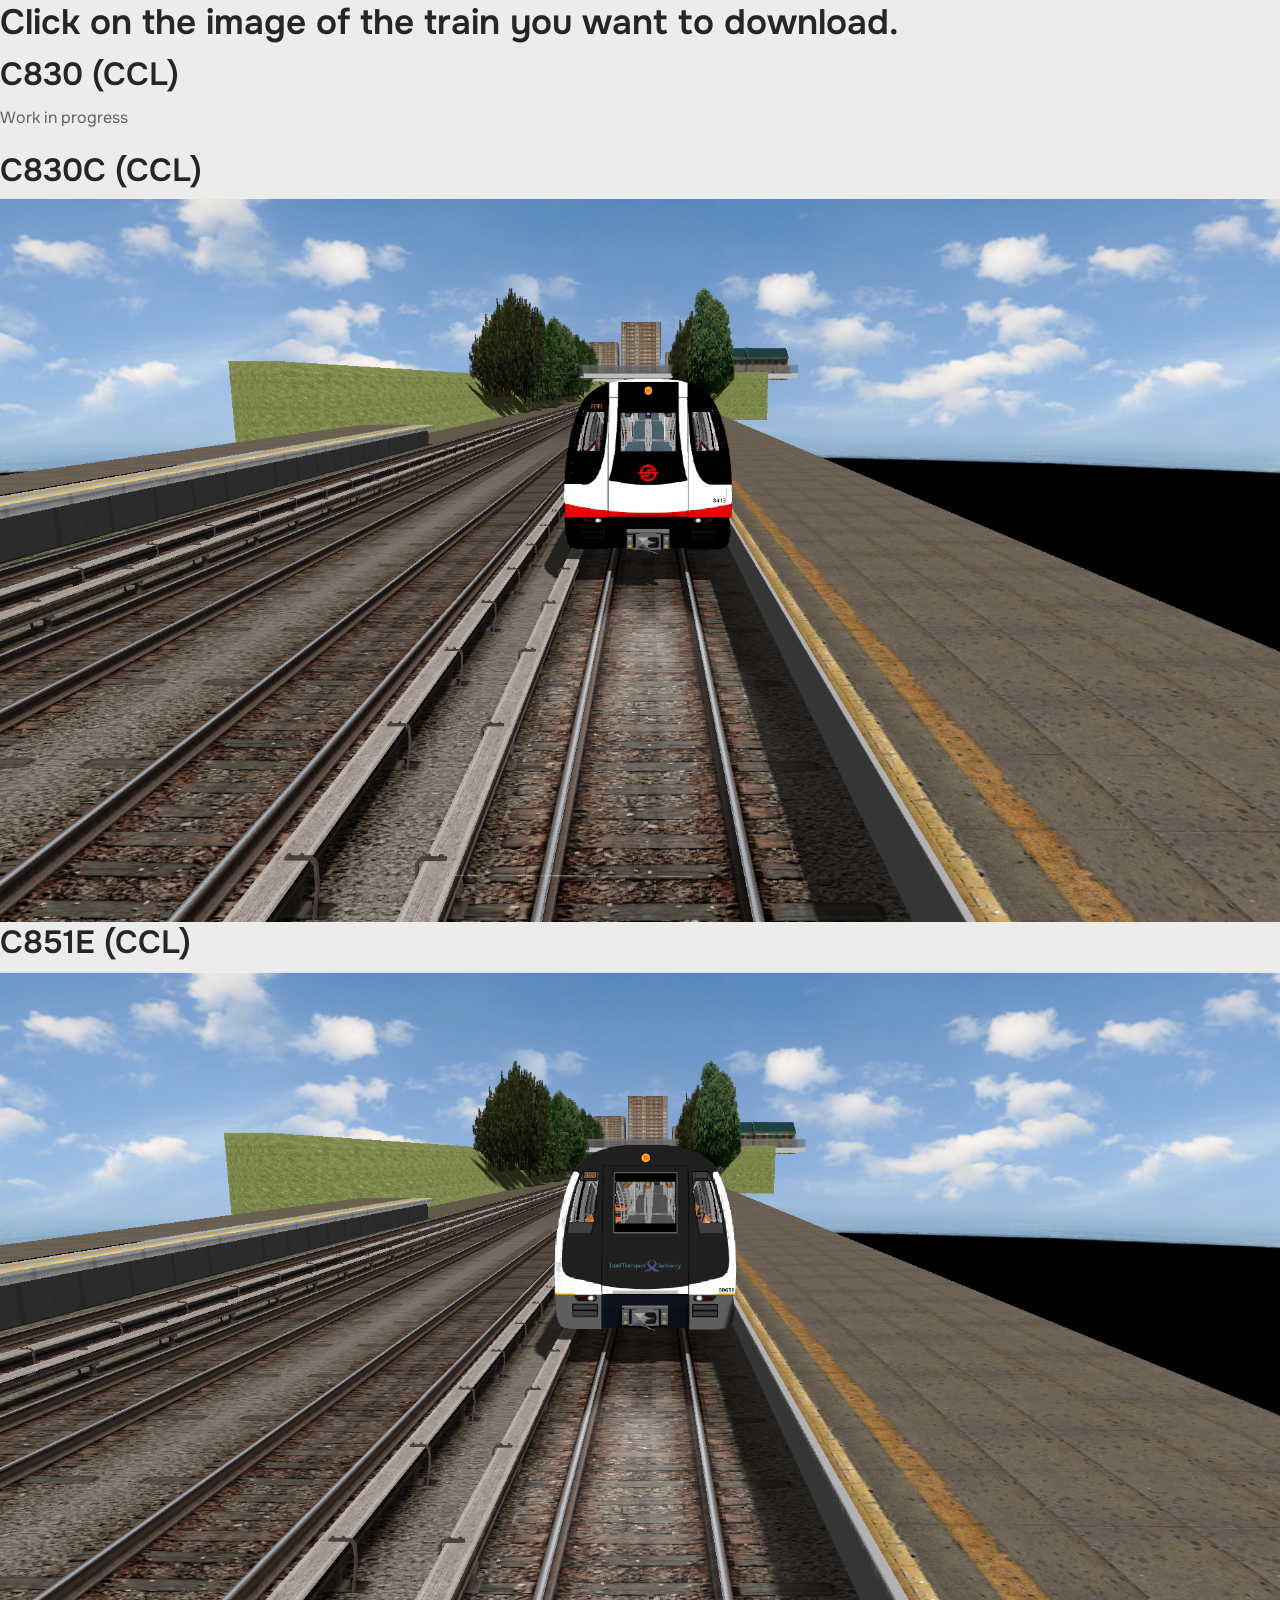
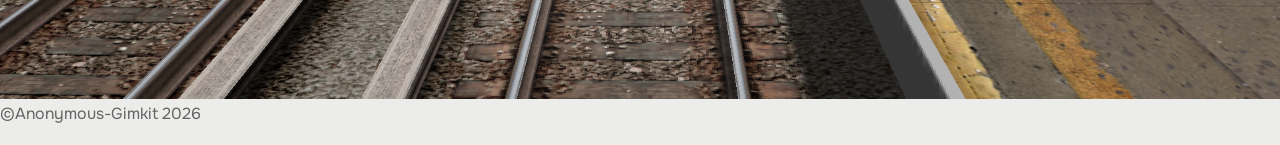
==== releases-ccl/index.html @ 30dc4d42 "Update index.html" ====
<!DOCTYPE html>
<html>
  <head>
    <meta charset="utf-8">
    <title>CCL Rolling Stock OpenBVE</title>
    <link rel="icon" type="image/svg+xml" href="favicon-ccl.svg">
    <link rel="stylesheet" href="../css/style.css">
    <link rel="stylesheet" href="../css/style-mobNav.css">
    <link rel="stylesheet" href="../css/style-breakpoints.css">

    <link rel="stylesheet" href="https://unpkg.com/swiper/swiper-bundle.min.css">
    <link rel="stylesheet" href="../css/carousel.css">  
  <style></style>
  </head>
  <body>
    <div>
      <h1>Click on the image of the train you want to download.</h1>
    </div>
    <div>
      <div>
        <h2>C830 (CCL)</h2>
        <a href="releases/C830_ccl.html"><p>Work in progress</p></a>
      </div>
    <div>
      <h2>C830C (CCL)</h2>
      <a href="releases/C830C_ccl.html" class="button" ">
        <img src="image2.png" width="400" height="300">
      </a>
    </div>
    <div>
      <h2>C851E (CCL)</h2>
      <a href="releases/C851E_ccl.html" class="button">
        <img src="image1.png" width="400" height="300">
      </a>
    </div>
  </body>
  <footer>
    <p>©Anonymous-Gimkit 2026</p>
  </footer>
</html>
---- css/style.css ----
/* ------------------------------------------
[Tables of Content]

> style (this)
    - Import
    - 1.0 Body/Main Styling
    - 2.0 Paddings/Margins
    - 3.0 Heading
    - 4.0 BackToTop/ ProgressBar
    - 5.0 Buttons
    - 6.0 Header
    - 7.0 Hero
    - 8.0 Animations
    - 9.0 About
    - 10.0 Timelines/Summary
    - 12.0 Works By NRFZ/Blogs (Featured/Main)
    - 13.0 Hero Details
    - 14.0 Skills Section
    - 15.0 Works By NRFZ_Details Section
    - 16.0 Blog Post Section
    - 17.0 Breadcrumbs
    - 18.0 Portfolio Controls
    - 19.0 EICW
    - 20.0 Filter/Jumplist Controls
    - 21.0 Scrollable Tabs
    - 22.0 Navigation
    - 23.0 Footer
    - 24.0 Screenshots Draggable Carousel

> style-breakpoints
> dark-mode
--------------------------------------------- */

/* ------------------------------------------ Import ------------------------------------------*/
@import url('https://fonts.googleapis.com/css2?family=Onest:wght@100..900&display=swap');
@import url(bootstrap.min.css);
@import url(animate.css);
@import url(owl.carousel.min.css);
@import url(magnific-popup.css);
@import url(default-assets/themify-icons.css);
/* ------------------------------------------*/

/* ------------------------------------------ 1.0 Body/Main Styling ------------------------------------------ */

* {
    box-sizing: border-box;
    padding: 0;
    margin: 0;
}

html,
body {
    overflow-x: hidden;
    width: 100%;
}


body {
    font-family: "Onest", sans-serif;
    background: #ececea;
    min-height: 100vh;
    padding: 0;
    margin: 0;
    overflow-x: hidden;
}


h1,
h2,
h3,
h4,
h5,
h6 {
    font-family: "Onest", sans-serif;
    color: #252525;
    line-height: 1.3;
    font-weight: 600;
    cursor: default;
}

a,
a:active,
a:focus,
a:hover {
    color: #000;
    text-decoration: none;
    -webkit-transition-duration: 500ms;
    -o-transition-duration: 500ms;
    transition-duration: 500ms;
    font-weight: 500;
}


li {
    list-style: none;
}

p {
    line-height: 1.9;
    color: #636363;
    font-size: 16px;
    font-weight: 400;
    cursor: default;
}

img {
    width: 100%;
    height: auto;
}

ul {
    margin: 0;
    padding: 0;
}

ul li {
    margin: 0;
    padding: 0;
}

.bg-overlay {
    position: relative;
    z-index: 1;
}

.bg-overlay::after {
    position: absolute;
    content: "";
    height: 100%;
    width: 100%;
    top: 0;
    left: 0;
    z-index: -1;
}

.bg-overlay-section::after {
    position: absolute;
    content: "";
    height: 100%;
    width: 100%;
    top: 0;
    left: 0;
    z-index: -1;
}

.row {
    margin-right: 0px;
    margin-left: 0px;
}

.container {
    width: 100%;
    padding-right: 25px;
    padding-left: 25px;
    margin-right: auto;
    margin-left: auto;
}

.container-xxl {
    padding-right: 50px;
    padding-left: 50px;
    max-width: 90em;
    margin-right: auto;
    margin-left: auto;
}

.mfp-arrow {
    top: 75%;
}

.bg-img {
    background-position: center center !important;
    background-size: cover !important;
    background-repeat: no-repeat !important;
}

.mfp-image-holder .mfp-close,
.mfp-iframe-holder .mfp-close {
    position: fixed;
    z-index: 100;
    color: #fff;
    right: 20px;
    text-align: center;
    padding-right: 0;
    width: 100%;
    top: 20px;
    width: 30px;
    background: #a24c28;
    height: 30px;
    line-height: 30px;
}

.responsive-iframe-container {
    position: relative;
    width: 100%;
    padding-bottom: 40%;
    /* 1280/512 = 2.5, so 40% for 2.5:1 aspect ratio */
    height: 0;
    overflow: hidden;
}

.responsive-iframe-container iframe {
    position: absolute;
    top: 0;
    left: 0;
    width: 100%;
    height: 100%;
    border: 0;
}

img.mfp-img {
    -webkit-box-shadow: 0 2px 40px 8px rgba(15, 15, 15, 0.15);
    box-shadow: 0 2px 40px 8px rgba(15, 15, 15, 0.15);
}

button.mfp-close,
button.mfp-arrow {
    background: #000;
    color: #fff;
    height: 7em;
    border-radius: 20px;
}

.mfp-bottom-bar {
    display: none !important;
}

.mfp-bg {
    background-color: #000000;
}

.bg-transparent {
    background-color: transparent !important;
}

.bg-gray {
    background-color: #e9eae5 !important;
}

textarea:focus,
input:focus {
    outline: none;
}

textarea:invalid,
input:invalid,
textarea:required,
input:required {
    box-shadow: none !important;
}

.border {
    border-color: #ebebeb;
}

.mfp-arrow-left::after {
    border-right-color: transparent;
}

.mfp-arrow-left::before {
    border-right-color: #ffffff;
}

.mfp-arrow-right::after {
    border-left-color: transparent;
}

.mfp-arrow-right::before {
    border-left-color: #ffffff;
}

.about-me-area {
    padding-top: 50px;
    padding-bottom: 83px;
    background-color: #f6f7f2;
}

.pw-portfolio-area-featured {
    padding-top: 80px;
    padding-bottom: 80px;
    background-color: #ececea;
}

.pw-portfolio-area {
    padding-top: 20px;
    padding-bottom: 80px;
    background-color: #ececea;
}

.hyperlink {
    color: #864a2c;
}

.hyperlink:hover {
    color: #bd7a59;
}

/*  ------------------------------------------ */

/* ------------------------------------------ 2.0 Paddings/Margins ------------------------------------------ */

.mt-15 {
    margin-top: 15px;
}

.mt-30 {
    margin-top: 30px;
}

.mt-40 {
    margin-top: 40px;
}

.mt-50 {
    margin-top: 50px;
}

.mt-70 {
    margin-top: 70px;
}

.mt-80 {
    margin-top: 80px;
}

.mt-100 {
    margin-top: 100px;
}

.mt-150 {
    margin-top: 150px;
}

.mr-15 {
    margin-right: 15px;
}

.mr-30 {
    margin-right: 30px;
}

.mr-50 {
    margin-right: 50px;
}

.mr-100 {
    margin-right: 100px;
}

.mb-10 {
    margin-bottom: 10px;
}

.mb-15 {
    margin-bottom: 15px;
}

.mb-30 {
    margin-bottom: 30px;
}

.mb-40 {
    margin-bottom: 40px;
}

.mb-50 {
    margin-bottom: 50px;
}

.mb-60 {
    margin-bottom: 60px;
}

.mb-70 {
    margin-bottom: 70px;
}

.mb-80 {
    margin-bottom: 80px;
}

.mb-100 {
    margin-bottom: 100px;
}

.ml-15 {
    margin-left: 15px;
}

.ml-30 {
    margin-left: 30px;
}

.ml-50 {
    margin-left: 50px;
}

.ml-100 {
    margin-left: 100px;
}

.pt-50 {
    padding-top: 50px !important;
}

.section-padding-50 {
    padding-top: 50px;
    padding-bottom: 50px;
    background-color: #e9eae5;
}

.section-padding-80 {
    padding-top: 80px;
    padding-bottom: 80px;
    background-color: #f6f7f2;
}

.section-padding-0-80 {
    padding-top: 0;
    padding-bottom: 80px;
    background-color: #f6f7f2;
}

.section-padding-80-0 {
    padding-top: 80px;
    padding-bottom: 80px;
    background-color: #f6f7f2;
}

.section-padding-80-50 {
    padding-top: 80px;
    padding-bottom: 50px;
    background-color: #f6f7f2;
}

.section-padding-100 {
    padding-top: 100px;
    padding-bottom: 100px;
    background-color: #f6f7f2;
}

.section-padding-0-100 {
    padding-top: 0;
    padding-bottom: 100px;
    background-color: #f6f7f2;
}

.section-padding-100-0 {
    padding-top: 100px;
    padding-bottom: 0;
    background-color: #f6f7f2;
}

.follow-area.clearfix {
    padding-top: 80px;
    padding-bottom: 120px;
    background-color: #ececea;
}

/* ------------------------------------------ */

/* ------------------------------------------ 3.0 Heading ------------------------------------------ */

.section-heading {
    position: relative;
    z-index: 1;
    margin-bottom: 50px;
}

.section-heading h2 {
    font-size: 36px;
    text-transform: capitalize;
    margin-bottom: 5px;
    display: block;
    line-height: 1.2;
    cursor: default;
}

/* ------------------------------------------ */

/* ------------------------------------------ 4.0 BackToTop/ ProgressBar ------------------------------------------ */

#scrollUp {
    position: fixed;
    right: 40px;
    font-size: 20px;
    line-height: 47px;
    width: 46px;
    height: 46px;
    bottom: 60px;
    background-color: #a24c28;
    color: #fff;
    text-align: center;
    border-radius: 25px;
    box-shadow: 0 2px 40px 0px rgba(15, 15, 15, 0.15);
    z-index: 12345111212;
    /* Override plugin's inline display:none; visibility is controlled via opacity */
    display: block !important;
    opacity: 0;
    pointer-events: none;
    transform: translateY(12px);
    transition: opacity 0.3s cubic-bezier(.4, 0, .2, 1), transform 0.3s cubic-bezier(.4, 0, .2, 1);
}

#scrollUp.btt-visible {
    opacity: 1;
    pointer-events: auto;
    transform: translateY(0);
}

#scrollUp:focus,
#scrollUp:hover {
    background-color: #6d99c0;
    color: #ffffff;
    transform: translateY(-2px);
}


/* Scroll Indicator Container */
#scroll-indicator-container {
    position: fixed;
    top: 0;
    left: 0;
    width: 100%;
    height: 4px;
    z-index: 9999;
}

/* Scroll Indicator */
#scroll-indicator {
    height: 100%;
    width: 0;
    background-image: linear-gradient(to right, #8f1211, #962f14, #9c4519, #a15722, #a6692e);;
    transition: width 0.1s ease;
}

.scroll-bar {
    height: 5px;
    background: #b9683f;
    width: 0%;
}

/* ------------------------------------------ */

/* ------------------------------------------ 5.0 Buttons ------------------------------------------ */

.btn:focus {
    box-shadow: none;
}

.pw-btn {
    position: relative;
    z-index: 1;
    min-width: 160px;
    height: auto;
    line-height: 46px;
    font-size: 14px;
    font-weight: 500;
    display: inline-block;
    padding: 0 30px;
    text-align: center;
    text-transform: capitalize;
    background-color: #a24c28;
    box-shadow: inset 0 1px 0 rgba(255, 255, 255, 0.3), 0 4px 12px rgba(0, 0, 0, 0.1);
    color: #252525;
    border-radius: 60px;
    transition: all 0.4s cubic-bezier(0.25, 0.46, 0.45, 0.94);
    border: none;
}

.pw-btn-small {
    position: relative;
    z-index: 1;
    min-width: 80px;
    height: 46px;
    line-height: 46px;
    font-size: 14px;
    font-weight: 500;
    display: inline-block;
    padding: 0 30px;
    text-align: center;
    text-transform: capitalize;
    background-color: #a24c28;
    box-shadow: inset 0 1px 0 rgba(255, 255, 255, 0.3), 0 4px 12px rgba(0, 0, 0, 0.1);
    color: #252525;
    border-radius: 60px;
    transition: all 0.4s cubic-bezier(0.25, 0.46, 0.45, 0.94);
    border: none;
}

.pw-btn.btn-2,
.pw-btn-small.btn-2 {
    color: #fff;
}

.pw-btn:focus,
.pw-btn:hover,
.pw-btn-next:focus,
.pw-btn-next:hover,
.pw-btn-prev:focus,
.pw-btn-prev:hover,
.wbnrfz_btn:focus,
.wbnrfz_btn:hover,
.pw-btn-small:focus,
.pw-btn-small:hover {
    font-weight: 500;
    background-color: #6d99c0 !important;
    color: #fff;
    transform: translateY(-2px);
}

.badges-btn {
    background-color: #ebebeb;
    padding: 5px 15px;
    display: inline-block;
    color: #636363;
    font-size: 12px;
    font-weight: 500;
    text-transform: uppercase;
    border-radius: 2px;
    -webkit-transition-duration: 500ms;
    -o-transition-duration: 500ms;
    transition-duration: 500ms;
    letter-spacing: 1px;
}

.badges-btn:hover,
.badges-btn:focus {
    background-color: #df7d4d;
    color: #ffffff;
    font-weight: 500;
}

.wbnrfz_btn_theme {
    position: relative;
    z-index: 1;
    min-width: auto;
    height: 46px;
    line-height: 42px;
    font-size: 14px;
    font-weight: 500;
    display: inline-block;
    padding: 0 30px;
    text-align: center;
    text-transform: capitalize;
    color: #000;
    border-radius: 60px;
    transition-duration: 500ms;
    margin-bottom: 0px;
    margin-top: 0px;
    border: 1px solid #cccccc;
}

.wbnrfz_btn_theme:hover {
    background-color: #4784c5;
    transform: translateY(-2px);
}

#theme-icon {
    transition: transform 1.8s ease, opacity 1.8s ease;
}

#theme-icon.animate {
    animation: pulse 0.5s infinite;
    opacity: 0.5;
}

/* ------------------------------------------ */

/* ------------------------------------------ 6.0 Header ------------------------------------------ */

header {
    position: fixed;
    top: 0;
    left: 0;
    width: 100%;
    padding: 0 5%;
    display: flex;
    justify-content: space-between;
    align-items: center;
    z-index: 5;
    background: #ffffffea;
    box-shadow: 0 4px 30px rgba(0, 0, 0, 0.1);
    backdrop-filter: blur(5px);
}


.nav-item {
    position: relative;
    color: #000;
    font-size: 1rem;
    font-weight: 500;
    line-height: 25px;
    letter-spacing: -0.13px;
    text-decoration: none;
    margin-left: 2.5rem;
    transition: all 0.5s ease;
}

.nav-item:hover {
    color: #6d99c0;
}


.nav-item.active {
    font-weight: bold;
    border-bottom: 2px solid #989891;
    text-decoration: none;
    line-height: 40px;
    color: #989891;
}

.nav-item:hover:after {
    width: 100%;
}

.nav-item-toggle {
    position: relative;
    line-height: 25px;
    letter-spacing: -0.13px;
    text-decoration: none;
    margin-left: 2.5rem;
    transition: all 0.5s ease;
}

.nav-item-toggle:hover:after,
.nav-item-toggle::after {
    background-color: none;
}

.logo {
    width: 45px;
}

.icons {
    position: absolute;
    right: 5%;
    font-size: 2.3rem;
    color: #000;
    cursor: pointer;
    display: none;
}

#check {
    display: none;
}

/* ------------------------------------------ */

/* ------------------------------------------ 7.0 Hero ------------------------------------------ */

#centered-container {
    position: fixed;
    top: 50%;
    left: 50%;
    transform: translate(-50%, -50%);
    padding: 20px;
}


#title {
    margin-top: 24px;
    font-size: 40px;
    font-weight: 600;
    text-align: center;
    display: block;
    cursor: default;
    color: #fff;
}

#position {
    font-size: 20px;
    color: #407edb;
    text-align: center;
    display: block;
    cursor: default;
}

#media {
    margin-top: 60px;
    width: 400px;
    display: flex;
    align-items: center;
    justify-content: space-between;
}

.media_link {
    color: #ffffff;
    transition: all .083s ease-in-out;
}

.media_link:hover {
    transform: translateY(-2px);
    opacity: 1;
}


#hero {
    width: 100%;
    height: 100vh;
    background: url("../img/bg-img/hero-bg.png") top right no-repeat;
    background-size: cover;
    position: relative;
}


#hero:before {
    content: "";
    position: absolute;
    bottom: 0;
    top: 0;
    left: 0;
    right: 0;
}

#hero h1 {
    margin: 0;
    font-size: 64px;
    font-weight: 700;
    line-height: 56px;
    color: #fff;
    cursor: default;
}

#hero p {
    color: #45505b;
    margin: 15px 0 0 0;
    font-size: 26px;
    font-family: 'Onest', sans-serif;
    cursor: default;
}

#hero p span {
    color: #1d2434;
    letter-spacing: 1px;
    cursor: default;
}

#hero .social-links {
    margin-top: 30px;
}

/* ------------------------------------------ */

/* ------------------------------------------ 8.0 Animations ------------------------------------------ */

@keyframes fadeInUp {
    0% {
        opacity: 0;
        -webkit-transform: translate3d(0, 8%, 0);
        transform: translate3d(0, 8%, 0)
    }

    100% {
        opacity: 1;
        -webkit-transform: translateZ(0);
        transform: translateZ(0)
    }
}

.fadeInUp {
    -webkit-animation-name: fadeInUp;
    animation-name: fadeInUp
}


@keyframes slideInLeft {
    0% {
        -webkit-transform: translate3d(-100%, 0, 0);
        transform: translate3d(-100%, 0, 0);
        visibility: visible
    }

    to {
        -webkit-transform: translateZ(0);
        transform: translateZ(0)
    }
}

.slideInLeft {
    -webkit-animation-name: slideInLeft;
    animation-name: slideInLeft
}

@keyframes pulse-animation {
    0% {
        box-shadow: 0 0 0 0px rgba(0, 0, 0, 0.2);
    }

    100% {
        box-shadow: 0 0 0 20px rgba(0, 0, 0, 0);
    }
}

@keyframes pulse {
    0% {
        transform: scale(1);
    }

    50% {
        transform: scale(1.1);
    }

    100% {
        transform: scale(1);
    }
}

/* ------------------------------------------ */

/* ------------------------------------------ 9.0 About ------------------------------------------ */

.about-us-content h3 {
    font-size: 36px;
    display: block;
    margin-bottom: 5px;
}

.about-me-content {
    -webkit-transition-duration: 800ms;
    -o-transition-duration: 800ms;
    transition-duration: 800ms;
    background-color: #ffffff;
    padding: 47px 20px 17px;
    border-radius: 25px;
    box-shadow: 3px 0 15px -1px rgba(0, 0, 0, 0.15);
    position: relative;
    z-index: 1;
    margin-top: 50px;
    min-height: 110px;
    display: flex;
    flex-direction: column;
}

.about-me-content .wsd-icon {
    -webkit-transition-duration: 800ms;
    -o-transition-duration: 800ms;
    transition-duration: 800ms;
    height: 76px;
    width: 76px;
    background: linear-gradient(58deg, rgba(197, 198, 190, 1) 0%, rgba(94, 94, 90, 1) 100%);
    display: inline-block;
    text-align: center;
    line-height: 76px;
    border-radius: 50%;
    color: #fff;
    font-size: 30px;
    position: absolute;
    top: -38px;
    left: 50%;
    margin-left: -38px;
}

.about-me-content .ui-icon {
    -webkit-transition-duration: 800ms;
    -o-transition-duration: 800ms;
    transition-duration: 800ms;
    height: 76px;
    width: 76px;
    background: linear-gradient(58deg, rgba(190, 62, 48, 1) 0%, rgba(220, 147, 25, 1) 100%);
    display: inline-block;
    text-align: center;
    line-height: 76px;
    border-radius: 50%;
    color: #ffffff;
    font-size: 30px;
    position: absolute;
    top: -38px;
    left: 50%;
    margin-left: -38px;
}

.about-me-content .ux-icon {
    -webkit-transition-duration: 800ms;
    -o-transition-duration: 800ms;
    transition-duration: 800ms;
    height: 76px;
    width: 76px;
    background: linear-gradient(58deg, rgba(164, 185, 215, 1) 0%, rgba(41, 99, 161, 1) 100%);
    display: inline-block;
    text-align: center;
    line-height: 76px;
    border-radius: 50%;
    color: #ffffff;
    font-size: 30px;
    position: absolute;
    top: -38px;
    left: 50%;
    margin-left: -38px;
}

.about-me-content h4 {
    font-size: 20px;
    font-weight: 500;
    margin-bottom: 15px;
    -webkit-transition-duration: 800ms;
    -o-transition-duration: 800ms;
    transition-duration: 800ms;
    cursor: default;
}

.about-me-content p {
    -webkit-transition-duration: 800ms;
    -o-transition-duration: 800ms;
    transition-duration: 800ms;
    font-size: 14px;
    margin-bottom: 0;
    cursor: default;
}

.about-me-content:hover {
    transform: translateY(-2px);
}

.about-me-content:hover,
.about-me-content:focus {
    background-color: #c7e3fb;
}

.about-me-content:hover .chosse-us-icon,
.about-me-content:focus .chosse-us-icon {
    background-color: #000000;
    box-shadow: 0 5px 15px 2px rgba(255, 255, 255, 0.15);
}

.about-me-content:hover h4,
.about-me-content:hover p,
.about-me-content:focus h4,
.about-me-content:focus p {
    color: #000;
}

.box-indiv {
    margin-bottom: -4em;
}

.box-indiv-2 {
    margin-bottom: 1em;
}

.sect-title {
    margin-bottom: -2em;
}

/* ------------------------------------------ */

/* ------------------------------------------ 10.0 Timelines/Summary ------------------------------------------ */

.timeline-horizontal {
    display: grid;
    grid-template-columns: repeat(4, 1fr);
    gap: 20px;
    align-items: stretch;
    margin: 20px 0;
}

.timeline-item {
    background: #fff;
    padding: 15px 20px;
    border: 1px solid #ddd;
    border-radius: 25px;
    text-align: center;
    position: relative;
    transition-duration: 800ms;
    border: 1px solid #2b2b2b33;
    box-shadow: inset 0 1px 0 rgba(255, 255, 255, 0.3), 0 4px 12px rgba(0, 0, 0, 0.1);
}

.timeline-item:hover {
    background-color: #c7e3fb;
    transform: translateY(-2px);
}

.timeline-item h4 {
    margin-bottom: 5px;
    font-size: 16px;
    font-weight: bold;
}

.timeline-item p {
    margin: 0;
    font-size: 14px;
    text-align: center;
}

h4.timeline-date-edu {
    font-size: 18px;
    background: linear-gradient(58deg, rgba(164, 185, 215, 1) 0%, rgba(41, 99, 161, 1) 100%);
    color: #fff;
    border-radius: 20px;
    padding: 5px 15px;
    text-align: center;
}

h4.timeline-date-exp {
    font-size: 18px;
    background: linear-gradient(58deg, rgba(197, 198, 190, 1) 0%, rgba(94, 94, 90, 1) 100%);
    color: #fff;
    border-radius: 20px;
    padding: 5px 15px;
    text-align: center;
}

h4.timeline-date-aa {
    font-size: 18px;
    background: linear-gradient(58deg, rgba(190, 62, 48, 1) 0%, rgba(220, 147, 25, 1) 100%);
    color: #fff;
    border-radius: 20px;
    padding: 5px 15px;
    text-align: center;
}

.about-me-summary {
    -webkit-transition-duration: 800ms;
    -o-transition-duration: 800ms;
    transition-duration: 800ms;
    background-color: #fff;
    padding: 46px 36px 13px;
    border-radius: 25px;
    position: relative;
    z-index: 1;
    margin-top: 50px;
    border: 1px solid #2b2b2b33;
    box-shadow: inset 0 1px 0 rgba(255, 255, 255, 0.3), 0 4px 12px rgba(0, 0, 0, 0.1);
}

.about-me-summary:hover {
    background-color: #c7e3fb;
    transform: translateY(-2px);
}

.about-me-summary .summ-icon {
    -webkit-transition-duration: 800ms;
    -o-transition-duration: 800ms;
    transition-duration: 800ms;
    height: 76px;
    width: 76px;
    background: linear-gradient(58deg, rgba(197, 198, 190, 1) 0%, rgba(94, 94, 90, 1) 100%);
    display: inline-block;
    text-align: center;
    line-height: 76px;
    border-radius: 50%;
    color: #fff;
    font-size: 30px;
    position: absolute;
    top: -38px;
    left: 50%;
    margin-left: -38px;
}

.port-summary {
    -webkit-transition-duration: 800ms;
    -o-transition-duration: 800ms;
    transition-duration: 800ms;
    background-color: #fff;
    padding: 46px 36px 13px;
    border-radius: 25px;
    box-shadow: 3px 0 15px -1px rgba(0, 0, 0, 0.15);
    position: relative;
    z-index: 1;
    margin-bottom: 7em;
}

.port-summary:hover {
    background-color: #c7e3fb;
}

.port-summary .summ-icon {
    -webkit-transition-duration: 800ms;
    -o-transition-duration: 800ms;
    transition-duration: 800ms;
    height: 76px;
    width: 76px;
    background: linear-gradient(58deg, rgba(164, 185, 215, 1) 0%, rgba(41, 99, 161, 1) 100%);
    display: inline-block;
    text-align: center;
    line-height: 76px;
    border-radius: 50%;
    color: #fff;
    font-size: 30px;
    position: absolute;
    top: -38px;
    left: 50%;
    margin-left: -38px;
}

.port-year .summ-icon {
    -webkit-transition-duration: 800ms;
    -o-transition-duration: 800ms;
    transition-duration: 800ms;
    height: 76px;
    width: 76px;
    background: linear-gradient(58deg, rgba(190, 62, 48, 1) 0%, rgba(220, 147, 25, 1) 100%);
    display: inline-block;
    text-align: center;
    line-height: 76px;
    border-radius: 50%;
    color: #fff;
    font-size: 30px;
    position: absolute;
    top: -38px;
    left: 50%;
    margin-left: -38px;
}

.port-share .summ-icon {
    -webkit-transition-duration: 800ms;
    -o-transition-duration: 800ms;
    transition-duration: 800ms;
    height: 76px;
    width: 76px;
    background: linear-gradient(58deg, rgba(197, 198, 190, 1) 0%, rgba(94, 94, 90, 1) 100%);
    display: inline-block;
    text-align: center;
    line-height: 76px;
    border-radius: 50%;
    color: #fff;
    font-size: 30px;
    position: absolute;
    top: -38px;
    left: 50%;
    margin-left: -38px;
}


.about-me-summ {
    background-color: #ececea;
    z-index: 0;
}

/* ------------------------------------------ */

/* ------------------------------------------ 11.0 Works By NRFZ/Blogs (Featured/Main) ------------------------------------------ */
.wbnrfz-works {
    padding: 60px 20px;
    background-color: #ececea;
    text-align: center;
}

.wbnrfz-works.floating-cards {
    margin-top: -250px;
    padding-top: 50px;
    padding-bottom: 60px;
    position: relative;
    z-index: 10;
    background: transparent;
}

.wbnrfz-works.floating-cards .section-heading h2 {
    color: #fff;
    text-shadow: 0 2px 10px rgba(0, 0, 0, 0.2);
}

.wbnrfz-works.floating-cards .wbnrfz-grid {
    padding-top: 0;
}

.wbnrfz-works.floating-cards::before {
    content: "";
    position: absolute;
    top: 0;
    left: 0;
    right: 0;
    bottom: 0;
    width: 100vw;
    margin-left: calc(-50vw + 50%);
    background: linear-gradient(to bottom,
            rgba(255, 255, 255, 0) 0%,
            rgba(255, 255, 255, 0.1) 15%,
            rgba(255, 255, 255, 0.2) 50%,
            rgba(255, 255, 255, 0.25) 100%);
    backdrop-filter: blur(20px);
    mask-image: linear-gradient(to bottom,
            transparent 0%,
            black 20%,
            black 70%,
            transparent 100%);
    z-index: -1;
}

.wbnrfz-works.floating-cards .card {
    box-shadow: 0 15px 40px rgba(0, 0, 0, 0.25);
    border-radius: 25px;
    overflow: hidden;
    position: relative;
    display: flex;
    flex-direction: column;
    cursor: pointer;
    aspect-ratio: 4 / 4;
}

.wbnrfz-works.floating-cards .card::before {
    content: '';
    position: absolute;
    top: -10px;
    left: -10px;
    right: -10px;
    bottom: -10px;
    background: var(--card-bg) center / cover no-repeat;
    filter: blur(15px) brightness(0.9);
    z-index: 0;
}

/* .wbnrfz-works.floating-cards .card img {
    width: 100%;
    height: auto;
    display: block;
    object-fit: contain;
} */

.wbnrfz-works.floating-cards .card img {
    width: 100%;
    height: 100%;
    object-fit: cover;
    position: absolute;
    top: 0;
    left: 0;
}

.wbnrfz-works.floating-cards .card .card-content {
    position: absolute !important;
    bottom: 0;
    left: 0;
    right: 0;
    min-height: 100px;
    padding: 20px 20px 20px;
    text-align: left;
    display: flex;
    flex-direction: column;
    align-items: flex-start;
    justify-content: center;
}

.wbnrfz-works.floating-cards .card .card-content h3 {
    color: #000;
    font-size: 19px;
    margin: 0 0 15px 0;
}

.wbnrfz-works.floating-cards .card:hover {
    box-shadow: 0 20px 50px rgba(0, 0, 0, 0.3);
}

.wbnrfz-works .section-title {
    font-size: 2.5rem;
    font-weight: bold;
    margin-bottom: 40px;
    color: #222;
    text-transform: uppercase;
    letter-spacing: 1px;
}

.wbnrfz-grid {
    display: grid;
    grid-template-columns: repeat(auto-fit, minmax(270px, 270px));
    gap: 55px;
    justify-content: flex-start;
    padding-top: 1em;
    padding-bottom: 5em;
}

.wbnrfz-grid.filtered {
    grid-template-columns: repeat(auto-fit, minmax(270px, 270px));
    justify-content: start;
}

.wbnrfz-grid.two-cards {
    grid-template-columns: repeat(auto-fit, minmax(270px, 270px));
    max-width: 600px;
    margin: 0;
    justify-content: start;
}

.wbnrfz-grid.one-card {
    grid-template-columns: repeat(auto-fit, minmax(270px, 270px));
    max-width: none;
    margin: 0;
    justify-content: start;
}

.card {
    background: #fff;
    border-radius: 25px;
    overflow: hidden;
    box-shadow: 0 8px 20px rgba(0, 0, 0, 0.1);
    transition: transform 0.3s ease, box-shadow 0.3s ease;
    display: flex;
    flex-direction: column;
    position: relative;
}

.card:hover {
    transform: translateY(-2px);
    box-shadow: 0 12px 30px rgba(0, 0, 0, 0.15);
}

.card img {
    width: 100%;
    height: auto;
    object-fit: cover;
}

.card-content {
    padding: 20px;
    text-align: left;
    opacity: 0;
    visibility: hidden;
    transform: scale(1);
    transition-duration: 300ms;
    position: absolute;
    bottom: 0;
    left: 0;
    right: 0;
    background: #ffffffdc;
    backdrop-filter: blur(5px);
}

.card:hover .card-content {
    opacity: 1;
    visibility: visible;
    transform: translateY(0);
}

.card h3 {
    font-size: 20px;
    font-weight: 600;
    color: #333;
    margin-bottom: 10px;
}

.card p {
    font-size: 1rem;
    color: #666;
    margin-bottom: 20px;
    line-height: 1.6;
}

.card {
    transition: opacity 0.35s, transform 0.35s;
    opacity: 1;
    transform: scale(1);
}

.card.fade-in {
    opacity: 1;
    transform: scale(1);
}

.card.fade-out {
    opacity: 0;
    transform: scale(0.97);
    pointer-events: none;
}


/* ------------------------------------------ */

/* ------------------------------------------  13.0 Hero Details ------------------------------------------ */

img.profile-pic {
    width: 220px;
    height: 220px;
}

.profile-det {
    padding: 4em;
    padding-top: 0.5em;
    padding-bottom: 2.5em;
}

.profile-name {
    color: #000;
    font-size: 35px;
    padding-top: 0.5em;
    cursor: default;
}

.profile-desc {
    color: #5e6044;
    font-size: 20px;
    font-weight: normal;
    cursor: default;
}

.profile-link a {
    color: #000;
    padding: 1.0em;
}

.profile-link a:hover {
    color: #6d99c0;
}

/* ------------------------------------------ */

/* ------------------------------------------ 14.0 Skills Section ------------------------------------------ */

.owl-carousel.owl-loaded {
    display: block;
    scale: 0.8;
    padding-top: 15px;
}

.skill-ara {
    padding-left: 20px;
    padding-right: 20px;
}


.skill-ara .single-skill {
    margin-bottom: 25px;
}

.skill-ara .single-skill .progress-count {
    display: flex;
    justify-content: space-between;
}

.skill-ara .single-skill .progress-count p {
    font-size: 16px;
    font-weight: 400;
    text-transform: capitalize;
    color: #000d21;
    margin-bottom: 10px;
    cursor: default;
}

.skill-ara .single-skill .progress-count span {
    font-size: 16px;
    font-weight: bold;
    text-transform: capitalize;
    color: #a24c28;
    margin: 0;
    cursor: default;
}

.skill-ara .single-skill .progress {
    height: 12px;
    background-color: #fff;
    border: 1px solid #2b2b2b09;
    box-shadow: inset 0 1px 0 rgba(255, 255, 255, 0.233), 0 4px 12px rgba(0, 0, 0, 0.1);
    border-radius: 15px;
}

.skill-ara .single-skill .progress-bar {
    background: #87bee8;
    background-image: linear-gradient(to right, #8f1211, #962f14, #9c4519, #a15722, #a6692e);;
    width: 0%;
    border-radius: 15px;
}

/* ------------------------------------------ */

/* ------------------------------------------ 15.0 Works By NRFZ_Details Section ------------------------------------------ */

.social_links a {
    font-size: 16px;
    color: #000;
    margin-left: 15px;
    margin-right: 15px;
}

.social_links a:hover {
    color: #6d99c0;
}

.collapse .details_catagory_wrap .single_catagory {
    margin-top: 2em;
    margin-bottom: 0px;
    text-align: left;
}

.collapse .details_catagory_wrap .single_catagory h4 {
    font-size: 20px;
    color: #000;
    font-weight: 400;
}

.collapse .details_catagory_wrap .single_catagory span {
    font-size: 16px;
    color: #828793;
    font-weight: 400;
    font-family: "Onest", sans-serif;
    display: block;
    margin-bottom: 6px;
}

.wbnrfz_details .banner {
    margin-bottom: 30px;
}

.wbnrfz_details .details_info {
    margin-bottom: 20px;
    text-align: justify;
}

.wbnrfz_details h1 {
    font-size: clamp(34px, 8.5vw, 40px) !important;
    margin-bottom: 50px;
    font-weight: bold;
}

h1.brc {
    font-size: clamp(34px, 8.5vw, 35px);
    margin-bottom: 0px;
    font-weight: bold;
    text-align: center;
}

.wbnrfz_btn {
    position: relative;
    z-index: 1;
    min-width: auto;
    height: 46px;
    line-height: 42px;
    font-size: 14px;
    font-weight: 500;
    display: inline-block;
    padding: 0 30px;
    text-align: center;
    text-transform: capitalize;
    background-color: #b5b69f;
    color: #252525;
    border-radius: 60px;
    transition-duration: 500ms;
    margin-bottom: 10px;
    margin-top: 5px;
}

.wbnrfz_details_section .col-lg-6,
.wbnrfz_details_section .col-lg-4 {
    padding-top: 25px;
}

.wbnrfz_details_section .banner img {
    width: 80%;
    border-radius: 25px;
    transition: all 0.5s ease;
}

.wbnrfz_details_section .thumb img {
    border-radius: 25px;
}


.wbnrfz_details_section img:hover,
.banner-eicw:hover,
.cp-img:hover,
.column-pic:hover {
    transform: translateY(-2px);
    transition: transform 0.8s cubic-bezier(0.25, 0.8, 0.25, 1), filter 0.6s cubic-bezier(0.25, 0.8, 0.25, 1);
    cursor: pointer;
}

.dropdown-item:focus {
    background-color: #6d99c0;
    color: #fff;
}

.dropdown-item:hover {
    background-color: #6d99c0;
    color: #fff;
}

.column {
    display: flex;
    align-items: stretch;
}

/* ------------------------------------------ */

/* ------------------------------------------ 16.0 Blog Post Section ------------------------------------------ */

.breadcrumb-area .page-title-blog {
    color: #ffffff;
    font-size: 55px;
}

.mb-3 {
    margin-top: 3.2rem !important;
    margin-bottom: 2rem !important;
}

.row-blog {
    display: -webkit-box;
    display: -ms-flexbox;
    display: flex;
    -ms-flex-wrap: wrap;
    flex-wrap: wrap;
    margin-right: -15px;
    margin-left: -15px;
    padding-top: 0px;
    padding: 10px;
}

.column-pic {
    float: left;
    width: 50% !important;
    padding: 10px !important;
}

.column-pic-single {
    float: left;
    width: 100% !important;
    padding: 10px !important;
}

figcaption {
    display: flex;
    flex-direction: column;
    align-items: flex-start;
    width: 100%;
}

figcaption>a {
    display: block;
    width: 100%;
    text-align: center;
}

figcaption p {
    margin-top: 10px;
    font-size: 15px;
    color: #636457;
    width: 100%;
    text-align: left;
}

figcaption p a {
    margin-top: 10px;
    font-size: 15px;
    color: #a24c28;
}

figcaption p a:hover {
    margin-top: 10px;
    font-size: 15px;
    color: #52718d;
}

.container-blog {
    width: 100%;
    padding-right: 42px;
    padding-left: 30px;
    margin-right: auto;
    margin-left: auto;
}

.sidebar-box {
    margin-bottom: 40px;
    font-size: 15px;
    width: 100%;
    float: left;
    background: #e9eae5;
    padding: 20px;
    border-radius: 20px;
}

.sidebar-box .heading {
    font-size: 25px;
    color: #fff;
    font-weight: 700;
    margin: 20px;
    margin-bottom: 30px;
    padding-bottom: 15px;
    border-bottom: 1px solid #eee;
    cursor: default;
}

.sidebar-box *:last-child {
    margin-bottom: 0;
}

.mb-4 {
    margin-bottom: 0rem !important;
}

.tagcloud a {
    text-transform: uppercase;
    display: inline-block;
    padding: 4px 10px;
    margin-bottom: 7px;
    margin-right: 4px;
    border-radius: 4px;
    color: #252525;
    background-color: #e4e6cf;
    font-size: 11px;
}

.tagcloud a:hover {
    -webkit-box-shadow: 0 2px 40px 8px rgba(15, 15, 15, 0.15);
    box-shadow: 0 2px 40px 8px rgba(15, 15, 15, 0.15);
    background-color: #6d99c0;
    color: #ffffff;
}

.bg-light {
    background-color: #e9eae5 !important;
    box-shadow: 0px 0 30px rgba(69, 80, 91, 0.08);
    border-radius: 20px;
    padding-bottom: 2px;
}

.about-author {
    background-color: #fff;
    box-shadow: 0px 0 30px rgba(69, 80, 91, 0.08);
    border-radius: 20px;
    padding-bottom: 2px;
}

.p-4 {
    padding: 1.5rem !important;
}

.d-flex {
    display: -webkit-box !important;
    display: -ms-flexbox !important;
    display: flex !important;
}

.desc {
    margin-left: 2em;
}

.sidebar-box h3 {
    font-size: 18px;
    font-weight: 700;
}

.blog-img {
    width: 100%;
    background-size: cover;
    background-repeat: no-repeat;
    background-position: center center;
    margin-top: 1.8em;
}

.block-21 .blog-img {
    display: block;
    height: 80px;
    width: 80px;
}

.block-21 .text {
    width: calc(100% - 100px);
}

.block-21 .text .heading {
    font-size: 18px;
    font-weight: 400;
}

.block-21 .text .meta {
    margin-left: 20px;
}

h3.heading {
    border-bottom: none !important;
    margin-bottom: 10px !important;
    overflow: hidden;
    text-overflow: ellipsis;
}

.sidebar-col {
    flex: 0 0 auto;
    width: 100%;
}

.mb-5 {
    margin-bottom: 3rem !important;
}

.row-blog>* {
    flex-shrink: 0;
    width: 100%;
    max-width: 100%;
    padding-right: calc(var(--bs-gutter-x)* .5);
    padding-left: calc(var(--bs-gutter-x)* .5);
    margin-top: var(--bs-gutter-y);
}

blockquote {
    background-color: #d9d9d8;
    padding: 2em;
    color: #000;
    border-radius: 1em;
    cursor: default;
}

.befaft-slider {
    padding-top: 3em;
}

hr {
    border: 0;
    border-top: 1px solid #000;
    margin: 20px 0;
    width: 100%;
}

.ftco-section {
    background-color: #ececea;
    padding-bottom: 10px;
}

.ftco-animate {
    padding-top: 3em;
}

#proposal {
    scroll-margin-top: 8vh;
}

.img-logo {
    scale: 0.3;
}

.img-blog-profile {
    width: 60%;
    height: auto;
}

.container-blogList {
    padding-right: 5%;
    padding-left: 5%;
}

.blog-entry {
    background: #ffffff;
    margin-bottom: 30px;
    border-radius: 20px;
    box-shadow: 3px 0 15px -1px rgba(0, 0, 0, 0.15);
}


.blog-entry .col-md-6 {
    position: relative;
    width: 100%;
    min-height: 1px;
    padding-right: 15px;
    padding-left: 15px;
}

.blog-entry .block-20 {
    overflow: hidden;
    background-size: cover;
    background-repeat: no-repeat;
    background-position: center center;
    width: 45%;
    position: relative;
    display: block;
    border-radius: 20px;
}

.order-md-last {
    -webkit-box-ordinal-group: 14;
    -ms-flex-order: 13;
    order: 13;
}

.blog-entry .text {
    position: relative;
    border-top: 0;
    border-radius: 2px;
    width: 55%;
}

.blog-entry a {
    position: relative;
    border-top: 0;
    border-radius: 20px;
    width: 55%;
    color: #000;
}

.blog-entry .category {
    position: absolute;
    padding: 2px 15px;
    border-radius: 20px;
    font-size: 12px;
    text-transform: uppercase;
    color: #252525;
    background-color: #e4e6cf;
    top: 15px;
    left: 15px;
    font-weight: 500;
}

.blog-entry .text .heading {
    font-size: 20px;
    margin-bottom: 16px;
}

.blog-entry .icon {
    width: 60px;
    height: 60px;
    background: rgba(255, 255, 255, 0.8);
    opacity: 0;
    border-radius: 50%;
    -webkit-transition: 0.3s;
    -o-transition: 0.3s;
    transition: 0.3s;
}

.blog-entry:hover .icon {
    opacity: 1;
}

.blog-entry a.blog-date {
    color: #6d7072
}

.blog-entry .blog-date-div {
    margin-top: 2em;
    font-size: 14px;
    color: #6d99c0;
}

.p-4 {
    padding: 1.5rem !important;
}

.d-block {
    display: block !important;
}

.ftco-section-blog {
    padding: 7em 0;
    background-color: #ececea;
}

.mt-5 {
    margin-top: 3rem !important;
}

.block-20 {
    overflow: hidden;
    background-size: cover;
    background-repeat: no-repeat;
    background-position: center center;
    width: 45%;
    position: relative;
    display: block;
}

.block-27 ul li a,
.block-27 ul li span {
    text-align: center;
    display: inline-block;
    width: 40px;
    height: 40px;
    line-height: 40px;
    color: #4a5562;
    border: 1px solid #dee2e6;
}

.block-27 ul {
    padding: 0;
    margin: 0;
}

.block-27 ul li {
    display: inline-block;
    margin-bottom: 4px;
}

.block-27 ul li a,
.block-27 ul li span {
    text-align: center;
    display: inline-block;
    width: 40px;
    height: 40px;
    line-height: 40px;
    color: #4a5562;
    border: 1px solid #dee2e6;
    border-radius: 20px;
}

.block-27 ul li.active a,
.block-27 ul li.active span {
    background: #b5b69f;
    color: #000;
    border: 1px solid transparent;
    border-radius: 20px;
}

.page-subtitle {
    text-align: left !important;
}

/* ------------------------------------------ */

/* ------------------------------------------ 17.0 Breadcrumbs ------------------------------------------ */

.breadcrumb-area {
    position: relative;
    z-index: 1;
    height: 100vh;
}

.breadcrumb-area-subp {
    position: relative;
    z-index: 1;
    height: 370px;
}

.breadcrumb-area .page-title,
.breadcrumb-area-subp .page-title {
    color: #ffffff;
    font-size: 36px;
    cursor: default;
}

.breadcrumb-content {
    position: relative;
    z-index: 1;
    scale: 0.87;
}

.breadcrumb-content .breadcrumb {
    padding: 0;
    background-color: transparent;
    margin-bottom: 0;
}

.breadcrumb-content .breadcrumb .breadcrumb-item {
    color: #b5b69f;
    font-weight: 400;
    font-size: 16px;
    cursor: default;
}

.breadcrumb-content .breadcrumb .breadcrumb-item a {
    font-size: 16px;
    color: #ffffff;
    font-weight: 400;
}

.breadcrumb-content .breadcrumb .breadcrumb-item a:hover,
.breadcrumb-content .breadcrumb .breadcrumb-item a:focus {
    color: #6d99c0;
}

.breadcrumb-content .breadcrumb .breadcrumb-item+.breadcrumb-item::before {
    content: '\f105';
    color: #ffffff;
    font-family: "FontAwesome";
}

.breadcrumb-area.blog {
    height: 550px;
}

.breadcrumb-area.blog .breadcrumb-content .post-catagory {
    padding: 2px 15px;
    border-radius: 2px;
    font-size: 12px;
    text-transform: uppercase;
    color: #ffffff;
    background-color: #fc6060;
    font-weight: 500;
    margin-bottom: 15px;
}

.breadcrumb-area.blog .breadcrumb-content .post-catagory:hover,
.breadcrumb-area.blog .breadcrumb-content .post-catagory:focus {
    font-weight: 500;
    background-color: #000000;
}

.breadcrumb-area.blog .breadcrumb-content .page-title {
    display: block;
    font-size: 48px;
    margin-bottom: 20px;
}

.breadcrumb-area.blog .breadcrumb-content .post-meta {
    position: relative;
    z-index: 1;
    margin-bottom: 5px;
}

.breadcrumb-area.blog .breadcrumb-content .post-meta a {
    position: relative;
    z-index: 1;
    font-size: 16px;
    color: #ffffff;
    font-weight: 500;
    margin-right: 21px;
}

.breadcrumb-area.blog .breadcrumb-content .post-meta a::after {
    content: '|';
    position: absolute;
    top: 0;
    right: -11px;
    z-index: 1;
}

.breadcrumb-area.blog .breadcrumb-content .post-meta a:last-child::after {
    display: none;
}

.breadcrumb-area.blog .breadcrumb-content .post-meta a:hover,
.breadcrumb-area.blog .breadcrumb-content .post-meta a:focus {
    color: #fc6060;
}

.breadcrumb-area.blog .breadcrumb-content .post-meta a:hover::after,
.breadcrumb-area.blog .breadcrumb-content .post-meta a:focus::after {
    color: #ffffff;
}

li.breadcrumb-item.active a {
    color: #989891 !important;
}

.wbnrfz-summ-micro {
    background-color: #f5f6f2;
    padding-top: 8em;
    padding-bottom: 10px;
}

.parallax {
    background-attachment: fixed;
    background-position: center;
    background-repeat: no-repeat;
    background-size: cover;
}


.breadcrumb-item+.breadcrumb-item::before {
    content: '\f105';
    color: #000;
    font-family: "FontAwesome";
}

li.breadcrumb-item a {
    color: #000;
}

.wbnrfz_details .banner-eicw img {
    width: 100%;
    border-radius: 20px;
    margin-bottom: 20px;
}

.breadcrumb-area-eicw-cover {
    position: relative;
    z-index: 1;
    height: 50vh;
}

.breadcrumb-area-eicw-backCover {
    position: relative;
    z-index: 1;
    height: 100vh;
}


.breadcrumb-area-eicw-subs {
    position: relative;
    z-index: 1;
    height: 65vh;
}

h2.page-title {
    color: #fff;
}

.cp-img {
    border-radius: 20px;
}

.column-vid {
    width: 100% !important;
    border-radius: 30px;
    padding: 10px !important;
}

.col-lg-6-noPads {
    padding: 0px !important;
}

.ftco-section-otb {
    padding: 5em 0;
    background-color: #e9eae5;
}

/* ------------------------------------------ */

/* ------------------------------------------ 18.0 Portfolio Controls ------------------------------------------ */

.portfolio-controls {
    display: flex;
    justify-content: space-between;
    align-items: center;
    margin-bottom: 20px;
}

.portfolio-filter {
    display: flex;
    flex-wrap: wrap;
    gap: 10px;
}

.portfolio-filter-sub {
    display: flex;
    flex-wrap: wrap;
    gap: 10px;
    justify-content: center;
}

.portfolio-filter .btn {
    padding: 10px 15px;
    background: #a24c28;
    color: #fff;
    border-radius: 25px;
    cursor: pointer;
    transition: all 0.3s ease;
    width: 200px;
    height: 60px;
    display: inline-flex;
    justify-content: center;
    align-items: center;
    text-align: center;
    font-size: 16px;
    box-sizing: border-box;
    border: 1px solid #2b2b2b33;
    box-shadow: inset 0 1px 0 rgba(255, 255, 255, 0.3), 0 4px 12px rgba(0, 0, 0, 0.1);
}

.portfolio-filter .btn-filter {
    width: 120px;
    height: 40px;
    font-size: 16px;
}

.portfolio-filter .btn-filter-blog {
    width: 175px;
    height: 40px;
    font-size: 16px;
}


.portfolio-filter .btn.active,
.portfolio-filter .btn:hover {
    background: #c7e3fb;
    color: #000;
    border-radius: 25px;
    transform: translateY(-2px);
    box-shadow: 0 8px 20px rgba(0, 0, 0, 0.15);
}

.portfolio-sort {
    display: flex;
    align-items: center;
    gap: 10px;
    padding-right: 4em;
}

.portfolio-sort label {
    font-size: 16px;
    font-weight: bold;
    color: #000;
}


#sort-options {
    appearance: none;
    background: url('data:image/svg+xml;charset=US-ASCII,<svg xmlns="http://www.w3.org/2000/svg" viewBox="0 0 10 6"><path fill="black" d="M0 0L5 6L10 0H0Z"/></svg>') no-repeat right 10px center;
    background-size: 10px;
    padding-right: 30px;
    padding-left: 15px;
    border: none;
    border-radius: 25px;
    font-size: 16px;
    height: 40px;
    line-height: 1.5;
    background-color: #ffffff;
    border: 1px solid #cccccc;
    color: #000;
    transition: background-color 0.3s ease, color 0.3s ease, background-image 0.3s ease;
}

#sort-options:hover {
    cursor: pointer;
}

/* Change dropdown option hover color */
#sort-options option:hover {
    background-color: #6d99c0 !important;
    color: #fff;
}

select:focus {
    outline: none;
    border-color: #007bff;
    box-shadow: 0 0 5px rgba(0, 123, 255, 0.5);
    border-radius: 25px;
}

.wbnrfz-summ {
    background-color: #f5f6f2;
    padding-top: 7em;
    padding-bottom: 10px;
}

.wbnrfz-summ::before {
    content: '';
    position: absolute;
    top: 0;
    left: 0;
    width: 100%;
    height: 100%;
    background-color: #ffffff83;
    z-index: 1;
}

.wbnrfz-summ-indiv::before {
    content: '';
    position: absolute;
    top: 0;
    left: 0;
    width: 100%;
    height: 100%;
}

.wbnrfz-summ>*,
.wbnrfz-summ-indiv>* {
    position: relative;
    z-index: 2;
}

.wbnrfz_details {
    background: #ffffffe0;
    box-shadow: 0 4px 30px rgba(0, 0, 0, 0.1);
    backdrop-filter: blur(10px);
    margin-top: 4.8em;
    padding-top: 3em;
    padding-bottom: 2em;
}

.wbnrfz_details_blog {
    background: #ffffffe0;
    box-shadow: 0 4px 30px #0000001a;
    backdrop-filter: blur(10px);
    margin-top: -4.2em;
    padding-top: 3em;
    padding-bottom: 3em;
}

.wbnrfz_details_section {
    margin-top: 0em;
    padding-top: 3em;
    padding-bottom: 3em;
}

.wbnrfz_details_indiv {
    margin-top: 4.8em;
    padding-top: 3em;
    padding-bottom: 2em;
}

.wbnrfz_details_body {
    background: #ececea;
    margin-top: -3.2em;
    padding-top: 3em;
    padding-bottom: 2em;
}

.wbnrfz_details_body_tchp {
    background: #ececea;
    margin-top: -3.2em;
    padding-top: 0em;
    padding-bottom: 2em;
}


#featured,
#ci-img {
    scroll-margin-top: 5vh;
}


#summary,
#tm,
#orp,
#obf {
    scroll-margin-top: 8vh;
}


/* ------------------------------------------ 19.0 EICW ------------------------------------------ */

.wbnrfz-summ-micro {
    background-color: #f5f6f2;
    padding-top: 8em;
    padding-bottom: 10px;
}

.parallax {
    background-attachment: fixed;
    background-position: center;
    background-repeat: no-repeat;
    background-size: cover;
}


.breadcrumb-item+.breadcrumb-item::before {
    content: '\f105';
    color: #000;
    font-family: "FontAwesome";
}

li.breadcrumb-item a {
    color: #000;
}


li.breadcrumb-item a::after {
    color: inherit;
}

/* li.breadcrumb-item a:hover,
li.breadcrumb-item.active a:hover {
    color: #6d99c0 !important;
} */

.banner-eicw img {
    width: 100%;
    border-radius: 20px;
    margin-bottom: 2em;
    margin-top: 2em;
}

.banner {
    margin-bottom: 20px;
}


h2.page-title {
    color: #000;
}

/* .cp-img {
    border-radius: 20px;
    box-shadow: 0 20px 40px rgba(0, 0, 0, 0.1), inset 0 1px 0 rgba(255, 255, 255, 0.2);
} */

.ps-img {
    border-radius: 20px;
    box-shadow: 0 20px 40px rgba(0, 0, 0, 0.1), inset 0 1px 0 rgba(255, 255, 255, 0.2);
}

.column-vid {
    width: 100% !important;
    border-radius: 30px;
    padding: 10px !important;
}

.col-lg-6-noPads {
    padding: 0px !important;
}

.ftco-section-otb {
    padding: 5em 0;
    background-color: #e9eae5;
}

#pid {
    scroll-margin-top: 8vh;
}

.wbnrfz_eicw {
    background: #ececea;
    backdrop-filter: blur(10px);
    padding-bottom: 0em;
}

.page-header-section {
    padding-top: 2em;
    background: #ececea;
}

h1.page-title {
    font-weight: bolder;
}

h1.page-title-single {
    font-weight: bolder;
    padding-right: 5px;
}

li.breadcrumb-item a {
    color: #000;
    padding: 10px;
    border-radius: 25px;
    transition: all 0.3s cubic-bezier(0.25, 0.46, 0.45, 0.94);
}

li.breadcrumb-item a:hover {
    padding: 10px;
    border-radius: 25px;
    color: #000;
    transform: translateY(-2px);
    background-color: #adc6db;
    box-shadow: 0 8px 20px rgba(0, 0, 0, 0.082);
}

#cv-about {
    background-image: url("../img/bg-img/hero-bg-small.png");
    height: 74vh;

}

#cv-img {
    background-image: url("../eicw/img/cover-light.png");
    height: 72vh;
}

#cv-img-2 {
    background-image: url("../eicw/img/cover-2-light.png");
    height: 72vh;
}

#cbus-img {
    background-image: url("../eicw/img/cover-psr-light.png");
    height: 72vh;
}

#cui-img {
    background-image: url("../eicw/img/cover-eicw-4-light.png");
    height: 72vh;
}

#covccl-img {
    background-image: url("../eicw/img/cover-eicw-5-light.png");
    height: 72vh;
}

#covbtr-img {
    background-image: url("../eicw/img/cover-eicw-4-light.png");
    height: 72vh;
}


.wbnrfz_details_blog {
    background: #ffffffe0;
    box-shadow: 0 4px 30px rgba(0, 0, 0, 0.1);
    backdrop-filter: blur(10px);
    margin-top: -4.2em;
    padding-top: 3em;
    padding-bottom: 3em;
}

.video-row {
    display: block;
}

.row-blog {
    margin-top: 3em;
}

#ops-smrtt, #ops-smrtb {
    width: 180px;
    height: auto;
}

/* ------------------------------------------ */

/* ------------------------------------------ 20.0 Filter/Jumplist Controls ------------------------------------------ */

.portfolio-controls {
    display: flex;
    justify-content: space-between;
    align-items: center;
}

.portfolio-filter {
    display: flex;
    gap: 10px;
}

.collapsible-header {
    font-size: 16px;
    margin-top: 3em;
    background-color: #989891;
    padding: 1em;
    padding-left: 2em;
    padding-right: 2em;
    border-radius: 25px;
    transition: all 0.5s ease;
}

.collapsible-header i {
    transition: transform 0.3s ease;
}

.collapsible-header[aria-expanded="true"] i {
    transform: rotate(180deg);
}

.collapsible-header:hover {
    background-color: #6d99c0;
    padding: 1em;
    padding-left: 2em;
    padding-right: 2em;
    border-radius: 25px;
    transition: all 0.5s ease;
}

.nav-chev {
    color: #fff;
}

#portfolioFilter {
    transition: height 0.3s ease, opacity 0.3s ease;
    overflow: hidden;
}

#portfolioFilter.collapsing {
    height: 0;
    opacity: 0;
}

#portfolioFilter.collapse.show {
    height: auto;
    opacity: 1;
}

.details_catagory_wrap {
    display: flex;
    flex-wrap: wrap;
    gap: 20px;
    justify-content: space-between;
}

.single_catagory {
    flex: 1 1 calc(33.333% - 20px);
    min-width: 200px;
    text-align: center;
    padding: 10px;
    box-sizing: border-box;
}


.single_catagory.text-center .btn {
    display: inline-flex;
    justify-content: center;
    align-items: center;
    width: 500px;
    height: 46px;
    line-height: 42px;
    font-size: 14px;
    font-weight: 500;
    padding: 0 20px;
    text-align: center;
    text-transform: capitalize;
    background-color: #989891;
    color: #fff;
    border-radius: 60px;
    transition-duration: 500ms;
    margin-bottom: 10px;
    margin-top: 5px;
    box-sizing: border-box;
}

.single_catagory.text-center .btn:hover {
    background: #6d99c0;
    color: #fff;
    box-shadow: none;
}

.md-menu {
    z-index: 9999 !important;
}

.form-control {
    display: block;
    width: 100%;
    padding: 0.775rem 1.75rem;
    margin-top: 5px;
    font-size: 1rem;
    font-weight: 400;
    line-height: 1.5;
    color: #d3d3d3;
    appearance: none;
    background-color: #ffffff;
    background-clip: padding-box;
    border-radius: 25px;
    transition: border-color .15s ease-in-out, box-shadow .15s ease-in-out;
    border: 1px solid #2b2b2b33;
    height: 40px;
}

#bus-stop-search {
    max-width: 100%;
    width: 100%;
    padding-left: 35px;
}

.form-control::placeholder {
    color: #aaaaaa;
    opacity: 1;
}

/* ------------------------------------------*/

/* ------------------------------------------ 21.0 Scrollable Tabs ------------------------------------------ */

.scrollable-tabs-container {
    max-width: 1400px;
    margin: 20px auto;
    border-radius: 4px;
    overflow: hidden;
    position: relative;
}

.scrollable-tabs-container .left-arrow,
.scrollable-tabs-container .right-arrow {
    position: absolute;
    height: 100%;
    width: 100px;
    top: 0;
    display: none;
    align-items: center;
    padding: 0 10px;

}

.scrollable-tabs-container .left-arrow.active,
.scrollable-tabs-container .right-arrow.active {
    display: flex;
    cursor: pointer;
}

.scrollable-tabs-container .right-arrow {
    right: 0;
    background: linear-gradient(to left, #ececea 50%, transparent);
    justify-content: flex-end;
}

.scrollable-tabs-container .left-arrow {
    background: linear-gradient(to right, #ececea 50%, transparent);
    justify-content: flex-start;
}


.scrollable-tabs-container svg {
    width: 38px;
    height: 38px;
    padding: 8px;
    cursor: pointer;
    color: #000;
    transition: all 0.3s ease-in-out;
    border-radius: 50%;
}


.scrollable-tabs-container svg:hover {
    background: #6d99c0;
    transform: scale(1.05);
    color: #fff;
}

.scrollable-tabs-container ul {
    display: flex;
    gap: 16px;
    padding: 12px 30px;
    margin: 0;
    list-style: none;
    overflow-x: scroll;
    -ms-overflow-style: none;
    scrollbar-width: none;
    scroll-behavior: smooth;
}

.scrollable-tabs-container ul::-webkit-scrollbar {
    display: none;
}

.scrollable-tabs-container a {
    color: #000;
    text-decoration: none;
    background: #fff;
    padding: 12px 14px;
    display: inline-block;
    border-radius: 24px;
    white-space: nowrap;
    border: 1px solid #2b2b2b33;
    box-shadow: inset 0 1px 0 rgba(255, 255, 255, 0.3), 0 4px 12px rgba(0, 0, 0, 0.1);
    transition: all 0.3s cubic-bezier(0.25, 0.46, 0.45, 0.94);
}

.scrollable-tabs-container a:hover {
    background-color: #c7e3fb;
    color: #000;
    transform: translateY(-2px);
}

.scrollable-tabs-container a.active {
    background-image: linear-gradient(to right, #8f1211, #962f14, #9c4519, #a15722, #a6692e);;
    color: #fff;
}

/* Slider container */
.slider-container {
    position: relative;
    width: 300px;
    height: 10px;
    background: #e0e0e0;
    border-radius: 5px;
    margin: 20px;
}

/* Slider track */
.slider-track {
    position: absolute;
    height: 100%;
    background: #6d99c0;
    border-radius: 5px;
    width: 0;
}

/* Slider handle */
.slider-handle {
    position: absolute;
    top: 50%;
    transform: translate(-50%, -50%);
    width: 20px;
    height: 20px;
    background: #6d99c0;
    border-radius: 50%;
    cursor: pointer;
}

/* ------------------------------------------*/


/* ------------------------------------------ 22.0 Navigation ------------------------------------------ */

.navbar-container {
    position: fixed;
    top: 10px;
    left: 50%;
    transform: translateX(-50%);
    z-index: 1010;
    width: calc(100% - 80px);
    max-width: 1700px;
    transition: all 0.4s cubic-bezier(0.25, 0.46, 0.45, 0.94);
}

.navbar {
    background: #fdfdfda2;
    backdrop-filter: blur(25px);
    border-radius: 50px;
    padding: 10px 25px;
    display: flex;
    align-items: center;
    justify-content: space-between;
    box-shadow:
        0 20px 40px rgba(0, 0, 0, 0.1),
        inset 0 1px 0 rgba(255, 255, 255, 0.2);
    transition: all 0.4s cubic-bezier(0.25, 0.46, 0.45, 0.94);
    position: relative;
    overflow: hidden;
}

.navbar::before {
    content: '';
    position: absolute;
    top: 0;
    left: -100%;
    width: 100%;
    height: 100%;
    background: linear-gradient(90deg,
            transparent,
            rgba(255, 255, 255, 0.1),
            transparent);
}

.navbar:hover::before {
    left: 100%;
}

.navbar:hover {
    transform: translateY(-2px);
    box-shadow:
        0 25px 50px rgba(0, 0, 0, 0.15),
        inset 0 1px 0 rgba(255, 255, 255, 0.3);
}

.navbar-nav {
    display: flex;
    align-items: center;
    gap: 5px;
    list-style: none;
    z-index: 2;
    position: relative;
}

.nav-item {
    position: relative;
}

.nav-link {
    display: flex;
    align-items: center;
    gap: 6px;
    padding: 10px 16px;
    text-decoration: none;
    color: #000000e6;
    font-weight: 500;
    font-size: 14px;
    border-radius: 25px;
    transition: all 0.3s cubic-bezier(0.25, 0.46, 0.45, 0.94);
    position: relative;
    overflow: hidden;
    white-space: nowrap;
}

.nav-link-toggle {
    display: flex;
    align-items: center;
    gap: 6px;
    padding: 15px 25px;
    text-decoration: none;
    color: #000;
    font-weight: 500;
    font-size: 14px;
    border-radius: 25px;
    transition: all 0.3s cubic-bezier(0.25, 0.46, 0.45, 0.94) !important;
    position: relative;
    overflow: hidden;
    white-space: nowrap;
    border: 1px solid #cccccc;
    box-shadow: inset 0 1px 0 rgba(255, 255, 255, 0.3), 0 4px 12px rgba(0, 0, 0, 0.1);
    background-color: #ffffff4d;
}

.nav-link::before {
    content: '';
    position: absolute;
    top: 0;
    left: 0;
    width: 100%;
    height: 100%;
    background: linear-gradient(135deg, rgba(255, 255, 255, 0.1), rgba(255, 255, 255, 0.05));
    border-radius: 25px;
    opacity: 0;
    transition: opacity 0.3s ease;
}

.nav-link-toggle::before {
    content: '';
    position: absolute;
    top: 0;
    left: 0;
    width: 100%;
    height: 100%;
    background: linear-gradient(135deg, rgba(255, 255, 255, 0.1), rgba(255, 255, 255, 0.05));
    border-radius: 25px;
    opacity: 0;
    transition: opacity 0.3s ease;
}

.nav-link:hover::before {
    opacity: 1;
}

.nav-link-toggle:hover::before {
    opacity: 1;
}


.nav-link:hover {
    color: #000;
    transform: translateY(-2px);
    background-color: #c7e3fb;
    box-shadow: 0 8px 20px rgba(0, 0, 0, 0.15);
}

.nav-link-toggle:hover {
    color: #000 !important;
    transform: translateY(-2px);
    background-color: #c7e3fb;
    box-shadow: 0 8px 20px rgba(0, 0, 0, 0.15);
}

.navbar-nav .nav-link.active,
.navbar-nav .nav-link.show {
    color: #fff;
}

.navbar-nav .nav-link-toggle.active,
.navbar-nav .nav-link-toggle.show {
    color: #fff;
}

.navbar-nav .nav-link-toggle:focus {
    color: #000;
}


.nav-link.active {
    background: #007093;
    background: linear-gradient(90deg, rgba(0, 112, 147, 1) 0%, rgba(45, 147, 172, 1) 100%);
    box-shadow:
        inset 0 1px 0 rgba(255, 255, 255, 0.3),
        0 4px 12px rgba(0, 0, 0, 0.1);
    color: #fff;
}


.nav-icon {
    width: 16px;
    height: 16px;
    fill: currentColor;
    transition: transform 0.3s ease;
}

.nav-link:hover .nav-icon {
    transform: scale(1.1);
}

.nav-link-toggle:hover .nav-icon {
    transform: scale(1.1);
}

.nav-link:hover {
    color: #000;
    transform: translateY(-2px);
    background-color: #c7e3fb;
    box-shadow: 0 8px 20px rgba(0, 0, 0, 0.15);
}

.nav-link:hover span {
    color: #000;
    transition: all 0.3s cubic-bezier(0.25, 0.46, 0.45, 0.94);
}

.nav-link.active:hover span {
    color: #fff;
    transition: all 0.3s cubic-bezier(0.25, 0.46, 0.45, 0.94);
}


/* Mobile Toggle Button */
.mobile-toggle {
    display: none;
    background: none;
    border: none;
    color: #000;
    font-size: 1.5rem;
    cursor: pointer;
    padding: 8px;
    border-radius: 50%;
    transition: all 0.3s ease;
    z-index: 1001;
    position: relative;
    flex-shrink: 0;
}

.mobile-toggle:hover {
    background: #3d3d3d1a;
    transform: scale(1.1);
}

.hamburger {
    display: flex;
    flex-direction: column;
    gap: 4px;
    width: 24px;
    height: 18px;
    justify-content: center;
}

.hamburger span {
    width: 24px;
    height: 2px;
    background: #000;
    border-radius: 2px;
    transition: all 0.3s ease;
    display: block;
}

.mobile-toggle.active .hamburger span:nth-child(1) {
    transform: rotate(45deg) translate(6px, 6px);
}

.mobile-toggle.active .hamburger span:nth-child(2) {
    opacity: 0;
    transform: translateX(-20px);
}

.mobile-toggle.active .hamburger span:nth-child(3) {
    transform: rotate(-45deg) translate(6px, -6px);
}


/* Mobile Menu Overlay */
.mobile-menu-overlay {
    position: fixed;
    top: 0;
    left: 0;
    width: 100%;
    height: 100vh;
    background: rgba(224, 224, 224, 0.8);
    backdrop-filter: blur(10px);
    z-index: 1500;
    opacity: 0;
    visibility: hidden;
    transition: all 0.3s ease;
}

.mobile-menu-overlay.active {
    opacity: 1;
    visibility: visible;
}

/* Mobile Menu Container */
.mobile-menu {
    position: fixed;
    top: 0;
    left: 3%;
    width: 95%;
    height: 97vh;
    background: #fdfdfde0;
    backdrop-filter: blur(50px) !important;
    z-index: 1600;
    transform: translateY(-100%);
    transition: transform 0.4s cubic-bezier(0.25, 0.46, 0.45, 0.94);
    overflow-y: auto;
    border-radius: 50px;
}

.mobile-menu.active {
    transform: translateY(15px);
}

/* Mobile Menu Header */
.mobile-menu-header {
    display: flex;
    justify-content: space-between;
    align-items: center;
    padding: 30px 30px 20px;
    border-bottom: 1px solid rgba(37, 37, 37, 0.062);
}

.no-scroll {
    overflow: hidden;
    height: 100vh;
    position: fixed;
    width: 100%;
}

.mobile-menu-brand {
    display: flex;
    align-items: center;
    gap: 12px;
    text-decoration: none;
    color: white;
    font-weight: 700;
    font-size: 1.4rem;
}

.mobile-menu-close {
    background: none;
    border: none;
    color: #000;
    font-size: 2rem;
    cursor: pointer;
    padding: 8px;
    border-radius: 50%;
    transition: all 0.3s ease;
    display: flex;
    align-items: center;
    justify-content: center;
    width: 48px;
    height: 48px;
}

.mobile-menu-close:hover {
    background: rgba(255, 255, 255, 0.1);
    transform: scale(1.1);
}

/* Mobile Menu Navigation */
.mobile-menu-nav {
    padding: 40px 30px;
    list-style: none;
}

.mobile-menu-item {
    margin-top: 8px;
    margin-bottom: 8px;
}

.mobile-menu-link {
    display: flex;
    align-items: center;
    gap: 16px;
    padding: 20px 24px;
    text-decoration: none;
    color: #000;
    font-weight: 500;
    font-size: 1.1rem;
    border-radius: 25px;
    transition: all 0.3s ease;
    background: #ebebeb3f;
    border: 1px solid #1b1b1b1a;
    margin-bottom: 12px;
}

.mobile-menu-link:hover,
.mobile-menu-link.active {
    background: linear-gradient(90deg, rgba(0, 112, 147, 1) 0%, rgba(45, 147, 172, 1) 100%);
    box-shadow: inset 0 1px 0 rgba(255, 255, 255, 0.3), 0 4px 12px rgba(0, 0, 0, 0.1);
    border-radius: 25px;
    color: #fff;
    border-color: rgba(255, 255, 255, 0.2);
}

.mobile-menu-icon {
    width: 24px;
    height: 24px;
    fill: currentColor;
}

/* ------------------------------------------*/

/* ------------------------------------------ 23.0 Footer------------------------------------------ */

.footer {
    background: #fafafa8c;
    border: 1px solid rgba(255, 255, 255, 0.2);
    border-radius: 50px;
    margin: 20px auto 20px;
    padding: 10px 40px;
    max-width: 1700px;
    width: calc(100% - 80px);
    box-shadow:
        0 20px 40px rgba(0, 0, 0, 0.1),
        inset 0 1px 0 rgba(255, 255, 255, 0.2);
    position: relative;
    overflow: hidden;
    transition: all 0.4s cubic-bezier(0.25, 0.46, 0.45, 0.94);
}

.footer::before {
    content: '';
    position: absolute;
    top: 0;
    left: -100%;
    width: 100%;
    height: 100%;
    background: linear-gradient(90deg,
            transparent,
            rgba(255, 255, 255, 0.1),
            transparent);
}

.footer:hover {
    transform: translateY(-2px);
}

.footer:hover::before {
    left: 100%;
}

.footer-links {
    display: flex;
    gap: 30px;
    list-style: none;
}


.footer-social {
    display: flex;
    justify-content: center;
    align-items: center;
    gap: 1em;
}

.social-link {
    width: 50px;
    height: 50px;
    border-radius: 50%;
    display: flex;
    align-items: center;
    justify-content: center;
    color: #000;
    text-decoration: none;
    transition: all 0.3s ease;
    font-size: 20px;
}

.social-link:hover {
    background: #87b4dc;
    transform: translateY(-2px);
    box-shadow: 0 8px 20px rgba(0, 0, 0, 0.15);
}

.social-icon {
    width: 18px;
    height: 18px;
    fill: currentColor;
}

.footer-copy {
    text-align: center;
    margin-top: 3px;
    padding-top: 10px;
    color: #000;
    font-size: 0.85rem;
    cursor: default;
}

/* ------------------------------------------*/



/* ------------------------------------------ 24.0 Screenshots Draggable Carousel ------------------------------------------ */

.carousel {
    background: none;
    margin: 0 auto;
    padding: 2em 0;
    max-width: 1400px;
    overflow: visible;
    padding-left: 4vw;
    /* Added for responsiveness */
    padding-right: 4vw;
    /* Added for responsiveness */
}

.carousel-cell {
    width: 500px;
    margin: 0 10px;
    border-radius: 32px;
    overflow: hidden;
    background: transparent;
    transition: box-shadow 0.2s;
}

.portfolio-img {
    border: none;
    /* box-shadow: 0 20px 40px rgba(0, 0, 0, 0.1), inset 0 1px 0 rgba(255, 255, 255, 0.007); */
}

img.mfp-img {
    /* padding: 0px 0 0px !important; */
    border-radius: 24px;
}

.carousel-cell:last-child {
    margin-right: 0;
}

.carousel-cell img {
    display: block;
    width: 100%;
    height: 420px;
    object-fit: cover;
    border-radius: 32px;
    pointer-events: none;
    user-select: none;
}

.flickity-prev-next-button {
    position: absolute;
    top: 50%;
    width: 44px;
    height: 44px;
    border: 1px solid #2b2b2b33 !important;
    border-radius: 50%;
    background: #fff !important;
    cursor: pointer;
    transform: translateY(0%) !important;
    box-shadow: inset 0 1px 0 rgba(255, 255, 255, 0.3), 0 4px 12px rgba(0, 0, 0, 0.1) !important;
    transition: all 0.3s cubic-bezier(0.25, 0.46, 0.45, 0.94) !important;
}

.flickity-prev-next-button:hover {
    transform: translateY(-2px) !important;
    background-color: #c7e3fb !important;
}

.flickity-prev-next-button:focus {
    outline: none;
    box-shadow: 0 0 0 5px #09F;
}

.flickity-prev-next-button .arrow {
    fill: #000 !important;
}

.flickity-prev-next-button:hover .arrow {
    fill: #000 !important;
}

.flickity-prev-next-button:disabled {
    display: none !important;
}

.flickity-prev-next-button svg {
    left: 27% !important;
    top: 20% !important;
    width: 45% !important;
    height: 58% !important;
}

.carousel-cell-count-2 .flickity-prev-next-button,
.carousel-cell-count-1 .flickity-prev-next-button {
    display: none !important;
}

/* Update Indicator Dot */
.update-indicator {
    display: inline-block;
    width: 8px;
    height: 8px;
    background-color: #ff4444;
    border-radius: 50%;
    margin-left: 4px;
    animation: pulse-indicator 2s infinite;
    vertical-align: middle;
}

/* Mobile nav indicator positioning */
.mobile-bottom-nav .icon .update-indicator {
    position: absolute;
    top: -2px;
    right: -2px;
    margin: 0;
}

.mobile-bottom-nav .icon {
    position: relative;
}

@keyframes pulse-indicator {
    0%, 100% {
        opacity: 1;
        transform: scale(1);
    }
    50% {
        opacity: 0.6;
        transform: scale(1.2);
    }
}

/* Highlight Recent Update Card */
.highlight-update {
    border: 3px solid #ff4444 !important;
    box-shadow: 0 0 20px rgba(255, 68, 68, 0.5) !important;
    animation: highlight-pulse 2s ease-in-out;
}

@keyframes highlight-pulse {
    0% {
        box-shadow: 0 0 20px rgba(255, 68, 68, 0.8), inset 0 0 20px rgba(255, 68, 68, 0.2);
    }
    50% {
        box-shadow: 0 0 30px rgba(255, 68, 68, 0.5), inset 0 0 10px rgba(255, 68, 68, 0.1);
    }
    100% {
        box-shadow: 0 0 20px rgba(255, 68, 68, 0.5), inset 0 0 20px rgba(255, 68, 68, 0.2);
    }
}
---- css/style-mobNav.css ----
body.dark-mode {
    background: #121521 !important;
}

body.dark-mode .navbar {
    background: #1a1f35be !important;
}

body.dark-mode .page-header-section {
    background: #121521 !important;
}

.nav-link.active {
    background-image: linear-gradient(to right, #8f1211, #962f14, #9c4519, #a15722, #a6692e) !important;
}

.mobile-bottom-nav,
body.dark-mode .mobile-bottom-nav {
    display: none;
}

.nav-link {
    color: #000;
}

/* Portfolio page: title left, search right on desktop */
.port-search-wrapper {
    position: relative;
}

@media (min-width: 995px) {
    .port-header-row {
        display: flex;
        flex-direction: row;
        align-items: center;
        justify-content: space-between;
        gap: 1.5rem;
    }

    .port-search-wrapper {
        max-width: 300px;
        width: 100%;
    }
}

.page-title-wrapper>div>div:first-child {
    margin-bottom: 0px;
}

li.breadcrumb-item a:hover,
body.dark-mode li.breadcrumb-item a:hover {
    padding: 10px;
    border-radius: 52px;
    margin-right: 0.3em;
    margin-left: 0.3em;
}

li.breadcrumb-item a,
body.dark-mode li.breadcrumb-item a {
    padding: 10px;
    border-radius: 52px;
    margin-right: 0.3em;
    margin-left: 0.3em;
}


.list-group-item:first-child,
.list-group-item:last-child {
    transition-duration: 800ms;
    border-radius: 20px;
    margin-top: 1em;
    font-size: 20px;
}

.list-group-item:first-child,
.list-group-item:last-child {
    transition-duration: 800ms;
    border-radius: 20px;
    margin-top: 1em;
    font-size: 20px;
}

.list-group-item {
    transition-duration: 800ms;
    border-radius: 20px;
    margin-top: 1em;
    font-size: 20px;
    border: 1px solid #2b2b2b33;
    box-shadow: inset 0 1px 0 rgba(255, 255, 255, 0.233), 0 4px 12px rgba(0, 0, 0, 0.1);
    padding-top: 0.7em;
    padding-bottom: 0.7em;
}

.list-group-item:hover {
    background-color: #d8e6f3;
    transform: translateY(-2px);
    box-shadow: 0 8px 20px rgba(0, 0, 0, 0.15);
}

.lg-menu {
    font-size: 18px;
    margin-bottom: 0px;
    font-weight: bolder;
}

.fetch {
    margin-top: 1em;
    color: #4d4d4d;
    text-align: left !important;
}

body.dark-mode .about-me-summ {
    background-color: #121521 !important;
    transition: all 0.5s ease;
}

body.dark-mode .list-group-item {
    background-color: #1c1f2b;
    color: #fff !important;
    border: 1px solid #2b2b2b33;
    box-shadow: inset 0 1px 0 rgba(255, 255, 255, 0.233), 0 4px 12px rgba(0, 0, 0, 0.1);
    padding-top: 0.7em;
    padding-bottom: 0.7em;
}

body.dark-mode .list-group-item:hover {
    background-color: #334250;
    transform: translateY(-2px);
    box-shadow: 0 8px 20px rgba(0, 0, 0, 0.15);
}

@media (min-width: 995px) {
    .page-header-section {
        padding-top: 7em;
        background: #ececea;
    }

    .navbar-nav {
        display: flex !important;
        position: static !important;
        opacity: 1 !important;
        visibility: visible !important;
        transform: none !important;
        background: none !important;
        border: none !important;
        padding: 0 !important;
        box-shadow: none !important;
        flex-direction: row !important;
    }

    .breadcrumb-fixed-placeholder,
    .breadcrumb.breadcrumb-fixed {
        display: none !important;
    }

    .breadcrumb-wrapper .breadcrumb-desktop {
        display: block !important;
    }
}


/* Mobile-Tablet */
@media (max-width: 994px) {
    .container {
        max-width: 100vw !important;
    }

    .container-xxl {
        padding-right: 30px;
        padding-left: 30px;
    }

    .page-title-wrapper>div>div:first-child {
        margin-bottom: 0px !important;
    }

    .navbar,
    body.dark-mode .navbar {
        display: none !important;
    }

    .breadcrumb-wrapper .breadcrumb-desktop {
        display: none !important;
    }


    .page-header-section {
        padding-top: 0em;
        background: #ececea;
    }

    /* Floating breadcrumb only on mobile/tablet */
    .breadcrumb-fixed-placeholder {
        padding-top: 4em;
    }

    .breadcrumb.breadcrumb-fixed {
        position: fixed;
        top: 20px;
        left: 20px;
        transform: none;
        width: auto;
        max-width: 90vw;
        z-index: 2000;
        background: rgba(253, 253, 253, 0.635);
        backdrop-filter: blur(25px);
        margin: 0;
        border-radius: 50px;
        box-shadow: 0 8px 32px rgba(0, 0, 0, 0.18), 0 1.5px 8px rgba(0, 0, 0, 0.08);
        padding: 0.75em 0em;
        display: flex;
        align-items: center;
        opacity: 0.97;
        transition: background 0.2s, box-shadow 0.2s, top 0.2s;
    }

    body.dark-mode .breadcrumb.breadcrumb-fixed {
        background: #1f243bc9;
        backdrop-filter: blur(25px);
        box-shadow: inset 0 1px 0 rgba(255, 255, 255, 0.233), 0 4px 12px rgba(0, 0, 0, 0.1);
        position: fixed;
        top: 20px;
        left: 20px;
        transform: none;
        width: auto;
        max-width: 90vw;
        z-index: 2000;
        margin: 0;
        border-radius: 50px;
        padding: 0.75em 0em;
        display: flex;
        align-items: center;
        opacity: 0.97;
        transition: background 0.2s, box-shadow 0.2s, top 0.2s;
    }

    .breadcrumb.breadcrumb-fixed.at-top {
        top: 0;
        background: none;
        box-shadow: none;
        padding-top: 1.5em;
        padding-left: 0em;
    }

    body.dark-mode .breadcrumb.breadcrumb-fixed.at-top {
        top: 0;
        background: none;
        box-shadow: none;
        padding-top: 1.5em;
        padding-left: 0em;
    }

    .mobile-bottom-nav {
        position: fixed;
        left: 0;
        right: 0;
        bottom: 0;
        z-index: 1000;
        background: transparent;
        display: flex !important;
        justify-content: center;
        pointer-events: none;
    }

    .mobile-bottom-nav::before {
        content: '';
        position: absolute;
        left: 0;
        right: 0;
        bottom: 0;
        height: 120px;
        background: linear-gradient(to top, rgba(255, 255, 255, 0.7) 0%, rgba(255, 255, 255, 0) 100%);
        -webkit-backdrop-filter: blur(20px);
        backdrop-filter: blur(20px);
        pointer-events: none;
        -webkit-mask-image: linear-gradient(to top, black 0%, transparent 100%);
        mask-image: linear-gradient(to top, black 0%, transparent 100%);
    }

    body.dark-mode .mobile-bottom-nav::before {
        background: linear-gradient(to top, rgba(31, 36, 59, 0.7) 0%, rgba(31, 36, 59, 0) 100%);
    }

    .mobile-bottom-nav ul {
        background: #f1f1f193;
        backdrop-filter: blur(15px);
        border-radius: 50px;
        box-shadow: 0 2px 16px rgba(0, 0, 0, 0.08);
        display: flex;
        margin: 12px 8px;
        padding: 0 4px;
        width: 100%;
        max-width: 420px;
        justify-content: space-between;
        pointer-events: auto;
    }


    body.dark-mode .mobile-bottom-nav ul {
        background: #1a1f35be;
        backdrop-filter: blur(15px);
        box-shadow: inset 0 1px 0 rgba(255, 255, 255, 0.233), 0 4px 12px rgba(0, 0, 0, 0.1);
    }

    .mobile-bottom-nav li {
        list-style: none;
        flex: 1 1 0;
        display: flex;
        flex-direction: column;
        align-items: center;
        justify-content: center;
        padding: 8px 0 6px 0;
        margin: 4px 2px;
        border-radius: 50px;
        transition: background 0.2s;
        cursor: pointer;
    }

    .mobile-bottom-nav li.active {
        background-image: linear-gradient(to right, #8f1211, #962f14, #9c4519, #a15722, #a6692e)
    }

    .mobile-bottom-nav .icon {
        display: flex;
        align-items: center;
        justify-content: center;
        margin-bottom: 2px;
        color: #000;
    }

    .mobile-bottom-nav li.active .label {
        color: #fff;
        font-weight: bold;
    }

    .mobile-bottom-nav li.active .icon i {
        color: #fff;
    }

    .mobile-bottom-nav .label {
        font-size: 11px;
        color: #000;
        margin-top: 0px;
        letter-spacing: 0.01em;
        transition: color 0.2s, font-weight 0.2s;
    }

    body.dark-mode .mobile-bottom-nav .label,
    body.dark-mode .mobile-bottom-nav .icon {
        color: #fff;
    }
}
---- css/style-breakpoints.css ----
/* ------------------------------------------
[Tables of Content]

> style
> style-breakpoints (this)
    - 1.0 Specific Breakpoints
        - 1.0.1 Max Width: 992px
        - 1.0.2 Max Width: 768px
        - 1.0.3 Max Width: 767px
        - 1.0.4 Max Width: 450px
        - 1.0.4a Min Width: 992px
        - 1.0.5 Max Width: 576px

    - 2.0 Width Breakpoints
        - 2.0.1 Min Width: 992px Max Width: 1199px
        - 2.0.2 Min Width: 768px Max Width: 991px
        - 2.0.3 Min Width: 576px Max Width: 767px
        - 2.0.4 Min Width: 320px Max Width: 575px
        - 2.0.5 Max Width: 576px
        - 2.0.6 Max Width: 319px

    - 3.0 Height Breakpoints
        - 3.0.1 Min Height: 531px Max Height: 620px
        - 3.0.2 Min Height: 510px Max Height: 530px
        - 3.0.3 Min Height: 400px Max Height: 529px
        - 3.0.4 Min Height: 320px Max Height: 399px
        - 3.0.5 Min Height: 319px
                
> dark theme
--------------------------------------------- */

/* ------------------------------------------ 1.0 Specific Breakpoints ------------------------------------------ */
/* ---- 1.0.0 Max Width: 1450px */
@media (max-width: 1450px) {
    .nav-item {
        margin-left: 1.2rem;
    }
}

/* ---- 1.0.1 Max Width: 1200px */
@media (max-width: 1399px) {
    h1.brc {
        overflow: hidden;
        text-overflow: ellipsis;
        white-space: wrap;
        max-width: 26em;
        text-align: left;
    }

    .scrollable-tabs-container ul {
        padding: 12px 50px !important;
    }
}

/* ---- */

/* ---- 1.0.2 Max Width: 1201px */
@media (min-width: 1201px) {
    .navbar-nav {
        display: flex !important;
        position: static !important;
        opacity: 1 !important;
        visibility: visible !important;
        transform: none !important;
        background: none !important;
        border: none !important;
        padding: 0 !important;
        box-shadow: none !important;
        flex-direction: row !important;
    }
}

/* ---- */

/* ---- 1.0.3 Max Width: 1200px */
@media (max-width: 1200px) {
    .timeline-horizontal {
        grid-template-columns: repeat(3, 1fr);
    }

    .single_gallery_item {
        flex: 1 1 calc(33.33% - 20px);
        max-width: calc(33.33% - 20px);
        padding: 1em;
    }

    .portfolio-sort {
        display: flex;
        align-items: center;
        gap: 10px;
        padding-top: 3em;
        padding-right: 0em;
    }

    h1.brc {
        overflow: hidden;
        text-overflow: ellipsis;
        white-space: wrap;
        text-align: center;
    }

    .navbar-container {
        top: 10px;
        width: calc(100% - 30px);
    }

    .navbar {
        padding: 12px 20px;
        position: relative;
    }

    .mobile-toggle {
        display: flex !important;
        align-items: center;
        justify-content: center;
    }

    /* Hide desktop navigation on mobile */
    .navbar-nav {
        display: none;
    }

    .brand-text {
        font-size: 1.2rem;
    }
}

/* ---- */

/* ---- 1.0.4a Min Width: 992px */
@media (min-width: 995px) {
    #hero {
        height: 90vh;
    }
}

/* ---- */

/* ---- 1.0.4 Max Width: 992px */
@media (max-width: 992px) {
    #hero {
        text-align: center;
    }

    #hero h1 {
        font-size: 52px;
        line-height: 55px;
    }

    #hero p {
        margin-top: 10px;
        margin-bottom: 10px;
        font-size: 25px;
        line-height: 24px;
    }

    #media {
        margin-top: 60px;
        width: 400px;
        display: flex;
        justify-content: space-between;
    }

    .scrollable-tabs-container ul {
        padding: 12px 50px !important;
    }

}

/* ---- */

@media (max-width: 994px) {
    #hero {
        height: 70vh;
    }
}

/* ---- 1.0.4a Min Width: 992px */
@media (min-width: 992px) {
    .video-row {
        display: flex;
        gap: 2em;
        justify-content: center;
        align-items: flex-start;
    }

    .video-row video {
        width: 48%;
        max-width: 600px;
    }
}

/* ---- */

/* ---- 1.0.4b Max Width: 991.98px */
@media (max-width: 991.98px) {
    .video-row video {
        width: 100%;
        margin-bottom: 1em;
    }
}

/* ---- */

/* ---- 1.0.5 Max Width: 768px */
@media (max-width: 768px) {
    #centered-container {
        top: 55%;
    }

    #profile-picture {
        width: 180px;
        height: 180px;
        position: relative;
        left: 50%;
        transform: translate(-50%, 0);
    }

    .breadcrumb-content {
        position: relative;
        z-index: 1;
        scale: 0.8;
    }

    #media {
        margin-top: 40px;
        width: 300px;
        display: flex;
        position: relative;
        left: 50%;
        transform: translate(-50%, 0);
    }

    .parallax-video {
        height: 100vh;
    }

    .parallax-video video {
        min-width: 100%;
        min-height: 100vh;
    }


    .timeline-horizontal {
        flex-direction: column;
        align-items: flex-start;
    }

    .timeline-item {
        text-align: left;
        width: 100%;
        margin: 10px 0;
    }

    .timeline-arrow-edu,
    .timeline-arrow-exp {
        display: none;
    }

    .timeline-item h4 {
        font-size: 18px;
    }

    .timeline-item h3 {
        font-size: 18px;
        text-align: center;
    }

    .timeline-item p {
        font-size: 14px;
    }

    .timeline-horizontal {
        grid-template-columns: repeat(2, 1fr);
    }

    .wbnrfz_details {
        backdrop-filter: blur(10px);
        margin-top: -2.2em;
    }

    .portfolio-controls {
        display: flex;
        flex-direction: column-reverse;
        gap: 20px;
    }

    .portfolio-filter {
        order: 2;
    }

    .portfolio-sort {
        margin-top: 0em;
        order: 1;
        margin-bottom: 30px;
    }

    .single_catagory {
        flex: 1 1 100%;
        margin-bottom: 20px;
    }

    .social_links {
        flex-wrap: wrap;

    }

    .single_catagory .btn {
        width: 100%;
        max-width: 200px;
    }

    .main-title {
        margin: 0 auto;
        padding: 0 -0.5rem;
        max-width: 100%;
        box-sizing: border-box;
        overflow-wrap: break-word;
        word-wrap: break-word;

    }

    .scrollable-tabs-container ul {
        padding: 12px 50px !important;
    }

    .page-title-wrapper>div {
        flex-direction: column !important;
        align-items: flex-start !important;
    }

    .page-title-wrapper>div>div:first-child {
        margin-bottom: 15px;
        text-align: left !important;
        width: 100%;
    }

    .page-title-wrapper>div>div:first-child h1,
    .page-title-wrapper>div>div:first-child p {
        text-align: left !important;
    }

    .page-title-wrapper>div>div:last-child {
        max-width: 100% !important;
        width: 100%;
        display: flex;
    }

    #portfolio-search {
        max-width: none !important;
        width: 100% !important;
        margin: 0 !important;
    }

    .footer {
        width: calc(100% - 30px);
        padding: 20px 25px;
    }

    .footer-content {
        flex-direction: column;
        text-align: center;
        gap: 15px;
    }

    .footer-links {
        gap: 20px;
        flex-wrap: wrap;
        justify-content: center;
    }

    .footer-social {
        justify-content: center;
    }

    .navbar-container {
        width: calc(100% - 30px);
    }

    .card-container {
        padding-left: 1em;
        padding-right: 1em;
    }

    .lg-ann {
        font-size: 20px;
        margin-bottom: 0px;
        font-weight: bolder;
    }
}

/* ---- */

/* ---- 1.0.6 Max Width: 767px */
@media (max-width: 767px) {
    .container {
        max-width: 720px;
    }

    .section-heading h2 {
        font-size: 24px;
    }

    #scrollUp {
        right: 20px;
        bottom: 100px;
    }

    header::after {
        position: absolute;
        content: "";
        top: 0;
        left: -100%;
        width: 100%;
        height: 100%;
        background: linear-gradient(90deg,
                transparent,
                rgba(255, 255, 255, 0.4),
                transparent);
        transition: 0.8s;
    }

    .icons {
        display: inline-flex;
    }

    #check:checked~.icons #menu-icon {
        display: none;
        color: #000;
        font-size: 30px;
    }

    #menu-icon {
        color: #000;
        font-size: 30px;
    }

    #close-icon {
        display: none;
        color: #000;
        font-size: 30px;
    }

    #check:checked~.icons #close-icon,
    body.dark-mode #check:checked~.icons #close-icon {
        display: block;
    }

    #check:checked~.navbar {
        height: 100vh;
        background: #fdfdfdf6;
        backdrop-filter: blur(50px) !important;
    }

    body.dark-mode #check:checked~.navbar {
        height: 100vh;
        background: #0e0e0ef9;
        backdrop-filter: blur(50px) !important;
    }

    .nav-item {
        display: block;
        font-size: 1.1rem;
        margin: 2rem 0;
        text-align: center;
        opacity: 0;
        transition: all 0.3s ease;
    }

    .nav-item:hover::after {
        width: auto;
    }

    #check:checked~.navbar a {
        transform: translateY(0);
        opacity: 1;
        transition-delay: calc(0.15s * var(--i));
        margin-left: 2em;
        margin-right: 2em;
    }

    .wbnrfz_details {
        backdrop-filter: blur(10px);
        margin-top: -4.2em !important;
    }

    .footer-content .copywrite-text p {
        font-size: 16px;
    }

    .footer-content .copywrite-text p a {
        font-size: 16px;
    }

    .footer-content .footer-logo a img {
        max-width: 50px;
    }

    .footer-content .social-info a {
        font-size: 16px;
    }

    .single-software-item .instagram-hover-content a span {
        font-size: 12px;
    }

    .about-us-content h3 {
        font-size: 24px;
    }

    .breadcrumb-area {
        height: 240px;
    }

    .breadcrumb-area .page-title {
        font-size: 24px;
    }

    .breadcrumb-area.blog .breadcrumb-content .page-title {
        font-size: 30px;
    }

    .breadcrumb-area.blog .breadcrumb-content .post-meta a {
        font-size: 13px;
    }

    .pw-portfolio-area .container-fluid {
        padding-right: 5%;
        padding-left: 5%;
    }

    .pw-projects-menu .portfolio-menu .btn {
        font-size: 15px;
        margin: 7px 5px;
    }

    .container-mobile {
        padding-right: 10px;
        padding-left: 10px;
    }

    .container-mobile-header {
        padding-right: 30px;
        padding-left: 30px;
    }

    .text-left {
        text-align: left !important;
    }

    .breadcrumb {
        justify-content: left;
    }

    .portfolio-filter {
        display: flex;
        flex-wrap: wrap;
        justify-content: center;
        gap: 10px;
    }

    .portfolio-filter a {
        flex: 1 1 calc(50% - 10px);
        text-align: center;
    }

    /* .wbnrfz-works {
        padding-left: 30px;
        padding-right: 30px;
    } */

}

/* ---- */

/* ---- 1.0.7 Max Width: 600px */
@media (max-width: 600px) {
    .breadcrumb-content {
        max-width: 98vw;
        padding: 1.2em 0.5em 1em 0.5em;
        border-radius: 25px;
    }

    img.profile-pic {
        width: 100px;
        height: 100px;
    }

    .profile-name {
        font-size: 1.1rem;
    }

    .profile-desc {
        font-size: 0.95rem;
    }

    .carousel-cell {
        width: 80vw;
        height: 300px;
    }

    .carousel-cell img {
        height: 300px;
    }
}

/* ---- */

/* ---- 1.0.8 Max Width: 576px */
@media (max-width: 576px) {
    .timeline-horizontal {
        grid-template-columns: 1fr;
    }

    .single_gallery_item {
        flex: 1 1 100%;
        max-width: 100%;
    }

    .breadcrumb {
        display: flex;
        flex-wrap: nowrap;
        overflow: hidden;
        white-space: nowrap;
        text-overflow: ellipsis;
    }

    .breadcrumb,
    .breadcrumb-item {
        overflow: visible !important;
    }

    .breadcrumb-item,
    body.dark-mode .breadcrumb-item {
        overflow: hidden;
        text-overflow: ellipsis;
        color: #7b7b7b;
        white-space: nowrap;
        max-width: 100%;
    }

    .scrollable-tabs-container ul {
        padding: 12px 30px !important;
    }
}

/* ---- */

/* ---- 1.0.9 Max Width: 480px */
@media (max-width: 480px) {
    .footer {
        width: calc(100% - 20px);
        padding: 15px 20px;
    }

    .footer-links {
        gap: 15px;
    }

    .navbar-container {
        width: calc(100% - 20px);
        top: 15px;
    }

    .navbar {
        padding: 10px 15px;
    }

    .navbar-brand {
        gap: 8px;
    }

    .logo-icon {
        width: 35px;
        height: 35px;
    }

    .brand-text {
        font-size: 1.1rem;
    }
}

/* ---- */

/* ---- 1.0.10 Max Width: 450px */
@media (max-width: 450px) {
    .btn {
        width: 70px;
    }

    .light:after {
        width: 120px;
    }

    h1.brc {
        text-align: center;
        line-height: 1.2;
        margin: 0 auto;
        max-width: 100%;
    }

    .bus-stop-code {
        display: inline-flex;
        align-items: center;
        background-color: #94d40b;
        color: #000;
        font-weight: bold;
        font-size: 20px;
        padding: 5px 4px;
        border-radius: 5px;
        gap: 10px;
        cursor: default;
    }

    .bus-stop-code img {
        width: 22px;
        height: auto;
        cursor: default;
    }

    .bus-stop-code-text,
    body.dark-mode .bus-stop-code-text {
        font-size: 22px;
        font-weight: bold;
        color: #000;
        background-color: #fff;
        border-top-right-radius: 5px;
        border-bottom-right-radius: 5px;
        padding: 2px 6px;
        cursor: default;
    }

    .bus-stop-description,
    body.dark-mode .bus-stop-description-title {
        font-size: 30px;
    }
}

/* ---- */

/* ------------------------------------------ 2.0 Width Breakpoints ------------------------------------------ */

/* ---- 2.0.1 Min Width: 1200px */
@media (min-width: 1200px) {
    h1 {
        font-size: 2.2rem;
    }
}

/* ---- 2.0.1 Min Width: 992px Max Width: 1199px */
@media only screen and (min-width: 992px) and (max-width: 1199px) {
    img.profile-pic {
        width: 220px;
        height: 220px;
    }

    .profile-det {
        padding: 2em;
        padding-top: 0.5em;
    }

    .profile-link a {
        padding: 1.0em;
        font-size: 10px;
    }

    .breadcrumb-content {
        position: relative;
        z-index: 1;
        scale: 0.8;
    }

    .wbnrfz_details .banner img {
        width: 80%;
    }

    .single-software-item .instagram-hover-content a span {
        font-size: 12px;
    }

    .single-post-area .post-content .post-title {
        font-size: 16px;
    }

    .pw-portfolio-area .container-fluid {
        padding-right: 5%;
        padding-left: 5%;
    }

    .col-lg-4 {
        flex: 0 0 auto;
        width: 50%;
    }

    .portfolio-controls {
        display: flex;
        flex-direction: column-reverse;
        /* gap: 20px; */
    }

    .wbnrfz_details h1 {
        text-align: center;
    }

    .portfolio-filter {
        order: 2;
    }

    .portfolio-sort {
        order: 1;
        margin-bottom: 30px;
    }

    .single_gallery_item {
        flex: 1 1 calc(25% - 15px) !important;
        max-width: calc(25% - 15px) !important;
    }

    .carousel {
        margin-left: 5vw;
        margin-right: 5vw;
    }
}

/* ---- */

/* 2.0.2 Min Width: 768px Max Width: 991px */
@media only screen and (min-width: 768px) and (max-width: 991px) {
    img.profile-pic {
        width: 200px;
        height: 200px;
    }

    .profile-det {
        padding: 2em;
        padding-top: 0.5em;
    }

    .profile-link a {
        padding: 1.0em;
        font-size: 10px;
    }

    .breadcrumb-area .page-title-blog {
        color: #ffffff;
        font-size: 30px;
    }

    .about-me-content {
        padding: 56px 15px 20px;
    }

    .container-blogList {
        padding: 0px;
    }

    .blog-entry .category {
        font-size: 12px;
    }

    .wbnrfz_details .banner img {
        width: 100% !important;
    }

    .single-software-item .instagram-hover-content a span {
        font-size: 12px;
    }

    .pw-portfolio-area .container-fluid {
        padding-right: 5%;
        padding-left: 5%;
    }

    .col-md-4 {
        flex: 0 0 auto;
        width: 50%;
    }

    .portfolio-controls {
        display: flex;
        flex-direction: column;
        /* Stack children vertically */
        gap: 20px;
        /* Add spacing between elements */
    }

    .wbnrfz_details h1 {
        text-align: center;
    }

    /* .breadcrumb {
        justify-content: center;
    } */

    .portfolio-filter {
        display: flex;
        flex-wrap: wrap;
        justify-content: center;
        gap: 10px;
    }

    .portfolio-sort {
        margin-top: 0em;
        order: 2;
        margin-bottom: 30px;
        /* Ensure it appears below */
    }

    .wrapper {
        padding: 15px;
        position: relative;
        overflow-x: hidden;
        max-width: 1200px;
        border-radius: 13px;
    }



    .tabs-box {
        overflow-x: auto;
        /* Enable horizontal scrolling */
        white-space: nowrap;
        /* Prevent tabs from wrapping */
    }

    .tabs-box .tab {
        width: 150px;
        /* Adjust the width to control how many tabs fit on the screen */
        flex-shrink: 0;
        /* Prevent tabs from shrinking */
    }

    .container,
    .container-md,
    .container-sm {
        max-width: 900px;
    }

    .carousel {
        margin-left: 5vw;
        margin-right: 5vw;
    }

    .all-apps h2 {
        text-align: center;
        margin-left: 0em;
    }
}

/* ---- */

/* 2.0.3 Min Width: 576px Max Width: 767px */
@media only screen and (min-width: 576px) and (max-width: 767px) {
    .classy-nav-container .classy-navbar .nav-brand {
        max-width: 174px;
        margin-left: -63px;
    }

    .classy-nav-container .classy-navbar .classynav ul li a {
        font-size: 14px;
        color: #252525;
    }

    .classy-nav-container .classy-navbar .classynav ul li a:hover,
    .classy-nav-container .classy-navbar .classynav ul li a:focus {
        color: #80a8cc;
    }

    .classynav ul li.active a::before {
        display: none;
    }

    .section-heading h2 {
        font-size: 30px;
    }

    .section-heading p {
        margin-bottom: 0;
    }

    .section-heading.white p,
    .section-heading.white h2 {
        color: #ffffff;
    }

    #scrollUp {
        right: 20px;
        bottom: 50px;
    }

    img.profile-pic {
        width: 220px;
        height: 220px;
    }

    .profile-det {
        padding: 2em;
        padding-top: 0.5em;
    }

    .profile-link a {
        padding: 1.0em;
        font-size: 10px;
    }

    .collapse .details_catagory_wrap,
    .collapsing .details_catagory_wrap {
        display: block;
        margin-bottom: 40px;
    }

    .collapse h1 {
        font-size: clamp(34px, 8.5vw, 40px) !important;
        text-align: center;
        margin-bottom: 50px;
    }

    .wbnrfz_btn {
        min-width: 100%;
    }

    .container-blogList {
        padding: 0px;
    }

    .blog-entry .category {
        font-size: 11px;
    }

    .img-blog-profile {
        width: 100%;
        height: auto;
    }

    .wbnrfz_details .banner img {
        width: 100%;
    }

    .footer-content .copywrite-text p {
        font-size: 12px;
    }

    .footer-content .copywrite-text p a {
        color: #fc6060;
    }

    .footer-content .copywrite-text p a {
        font-size: 12px;
    }

    .footer-content .footer-logo a img {
        max-width: 50px;
    }

    .footer-content .social-info a {
        margin-right: 5px;
        font-size: 12px;
    }

    .footer-content .social-info a:hover,
    .footer-content .social-info a:focus {
        color: #80a8cc;
    }

    .single-software-item .instagram-hover-content a span {
        font-size: 12px;
    }

    .about-us-content h3 {
        font-size: 24px;
    }

    .breadcrumb-area {
        height: 240px;
    }

    .breadcrumb-area .page-title {
        font-size: 24px;
    }

    .breadcrumb-area.blog .breadcrumb-content .page-title {
        font-size: 30px;
    }

    .breadcrumb-area.blog .breadcrumb-content .post-meta a {
        font-size: 13px;
    }

    .pw-portfolio-area .container-fluid {
        padding-right: 5%;
        padding-left: 5%;
    }

    .pw-projects-menu .portfolio-menu .btn {
        font-size: 15px;
        margin: 7px 5px;
    }

    .col-sm-4 {
        flex: 0 0 auto;
        width: 100%;
    }

    .wbnrfz_btn_theme,
    body.dark-mode .wbnrfz_btn_theme {
        margin-left: 0px !important;
        margin-top: 15px !important;
    }

    .cp-img,
    body.dark-mode .cp-img {
        border-radius: 10px;
    }

    .portfolio-controls {
        display: flex;
        flex-direction: column-reverse;
        /* Stack children vertically */
        gap: 20px;
        /* Add spacing between elements */
    }

    .portfolio-filter {
        order: 2;
        /* Ensure it appears first */
    }

    .portfolio-sort {
        order: 1;
        margin-bottom: 30px;
        /* Ensure it appears below */
    }

    .carousel {
        margin-left: 5vw;
        margin-right: 5vw;
    }

    .departure-spacing {
        padding-left: 3em !important;
    }

    .bs-name {
        text-align: left;
    }

    .all-apps h2 {
        text-align: center;
        margin-left: 0em;
    }

}

/* ---- */

/* 2.0.4 Min Width: 320px Max Width: 575px */
@media only screen and (min-width: 320px) and (max-width: 575px) {
    img.profile-pic {
        width: 200px;
        height: 200px;
    }

    .profile-det {
        padding: 2em;
        padding-top: 0.5em;
    }

    .profile-link a {
        padding: 1.0em;
        font-size: 10px;
    }

    .footer-content .copywrite-text {
        padding-right: 10px;
    }

    .screenS {
        width: 100%;
    }

    .breadcrumb-area .page-title-blog {
        color: #ffffff;
        font-size: 35px;
    }

    .pw-btn {
        font-size: 12px;
        padding: 0 20px;
    }

    .footer-content {
        padding: 20px 0;
        padding-right: 10px;
    }

    .section-heading h2 {
        font-size: 30px;
    }

    .section-heading h1 a {
        font-size: 15px !important;
    }

    .about-me-content {
        padding: 56px 32px 20px;
        margin-top: 12px;
    }

    .collapse .details_catagory_wrap {
        display: block;
        margin-bottom: 40px;
    }

    .collapse h1 {
        font-size: clamp(30px, 8.5vw, 30px) !important;
        text-align: center;
        margin-bottom: 0px;
    }

    .wbnrfz_btn {
        min-width: 100%;
    }

    .container-blogList {
        padding: 0px;
    }

    .blog-entry a {
        font-size: 18px;
    }

    .blog-entry a.blog-date {
        font-size: 14px;
    }

    .blog-entry .category {
        font-size: 11px;
    }

    .img-blog-profile {
        width: 100%;
        height: auto;
    }

    .wbnrfz_details .banner img {
        width: 100%;
    }

    body.dark-mode .classy-nav-container .classy-navbar .classynav ul li a {
        background-color: transparent;
        color: #fff;
    }

    body.dark-mode .wbnrfz_details .banner-eicw img {
        border-radius: 10px !important;
    }

    .cp-img,
    body.dark-mode .cp-img {
        border-radius: 10px !important;
    }

    .column-vid,
    body.dark-mode .column-vid {
        border-radius: 20px !important;
    }

    .wrapper {
        padding: 15px;
        position: relative;
        overflow-x: hidden;
        max-width: 1200px;
        border-radius: 13px;
    }

    .tabs-box {
        overflow-x: auto;
        /* Enable horizontal scrolling */
        white-space: nowrap;
        /* Prevent tabs from wrapping */
    }

    .tabs-box .tab {
        width: 150px;
        /* Adjust the width to control how many tabs fit on the screen */
        flex-shrink: 0;
        /* Prevent tabs from shrinking */
    }

    .container-slider {
        padding-left: 25px;
    }

    .slider-button.slider-prev {
        left: inherit;
        left: -43px;

    }

    .slider-button.slider-next {
        right: -43px;
    }

    #cv-about,
    #cv-img,
    #cv-img-2,
    #cbus-img,
    #cui-img,
    #covccl-img,
    #cv-eicw,
    #cv-tdc,
    #cv-iwf,
    #cv-pv5,
    #cv-pv6 {
        height: 45vh !important;

    }

    .single_gallery_item {
        left: 0px !important;
    }

    .breadcrumb-area-eicw-subs {
        position: relative;
        z-index: 1;
        height: 25vh !important;
    }

    p {
        font-size: 14px;
        /* text-align: justify !important; */
    }

    .carousel {
        margin-left: 5vw;
        margin-right: 5vw;
    }

    .departure-spacing {
        padding-left: 1em !important;
        padding-right: 1em !important;
    }

    .bus-time {
        width: 160px;
        text-align: center;
        margin-right: 0em;
        font-size: 16px;
        margin-top: 2px;
        margin-bottom: 2px;
    }

    .bus-time img {
        width: 35px !important;
        height: 22px !important;
    }

    table th {
        font-size: 15px;
    }

    .table {
        border-radius: 15px;
    }

    .table th,
    .table td {
        padding: 8px;
        padding-left: 9px;
    }

    .table tr:last-child td:first-child {
        border-bottom-left-radius: 15px;
    }

    .table tr:last-child td:last-child {
        border-bottom-right-radius: 15px;
    }

    .all-apps h2 {
        text-align: center;
        margin-left: 0em;
    }

}

/* ---- */

/* 2.0.5 Max Width: 319px */
@media only screen and (max-width: 319px) {
    body.dark-mode .classy-nav-container .classy-navbar .classynav ul li a {
        background-color: #1f2022;
        color: #fff;
    }

    .wbnrfz_btn_theme,
    body.dark-mode .wbnrfz_btn_theme {
        margin-left: 15px !important;
        margin-top: 15px !important;
    }

    body.dark-mode .wbnrfz_details .banner-eicw img {
        border-radius: 15px !important;
    }

    .wrapper {
        padding: 15px;
        position: relative;
        overflow-x: hidden;
        max-width: 1200px;
        border-radius: 13px;
    }

    p {
        font-size: 14px;
    }
}


/* ------------------------------------------ 3.0 Height Breakpoints ------------------------------------------ */
/* ---- 3.0.1 Min Height: 531px Max Height: 620px */
@media (min-height: 531px) and (max-height: 620px) {
    .breadcrumb-content {
        scale: 0.8;
        padding-top: 1em;
    }

    .profile-det {
        padding-top: 0em;
        padding-bottom: 0.5em;
    }
}

/* ---- */

/* ---- 3.0.2 Min Height: 510px Max Height: 530px */
@media (min-height: 510px) and (max-height: 530px) {
    img.profile-pic {
        width: 250px;
        height: 250px;
    }

    .breadcrumb-content {
        scale: 0.8;
        padding-top: 0em;
    }

    .profile-det {
        padding-top: 0em;
        padding-bottom: 0.5em;
    }
}

/* ---- */

/* ---- 3.0.3 Min Height: 400px Max Height: 529px */
@media (min-height: 400px) and (max-height: 529px) {
    img.profile-pic {
        width: 200px;
        height: 200px;
    }

    .breadcrumb-content {
        scale: 0.8;
        padding-top: 0em;
        margin-top: 30px;
    }

    .profile-det {
        padding-top: 0em;
        padding-bottom: 0.5em;
    }
}

/* ---- */

/* ---- 3.0.4 Min Height: 320px Max Height: 399px */
@media (min-height: 320px) and (max-height: 399px) {
    img.profile-pic {
        width: 190px;
        height: 190px;
    }

    .profile-name {
        padding-top: 0.5em;
    }

    .profile-desc {
        padding-bottom: 0.5em;
    }

    .breadcrumb-content {
        scale: 0.8;
        padding-top: 0em;
        margin-top: 10px;
    }

    .profile-det {
        padding-top: 0em;
        padding-bottom: 0em;
    }
}

/* ---- */

/* ---- 3.0.5 Min Height: 319px */
@media (max-height: 319px) {
    img.profile-pic {
        display: none;
    }

    .profile-name {
        display: none;
    }

    .profile-desc {
        display: none;
    }

    .breadcrumb-content {
        display: none;
    }

    .profile-det {
        display: none;
    }
}

/* ------------------------------------------ 4.0 Responsive Columns ------------------------------------------ */

/* Breakpoints for Responsive Columns */
@media (max-width: 992px) {
    .wbnrfz-grid {
        grid-template-columns: repeat(auto-fit, minmax(3, 1fr));
        /* Adjust column size for medium screens */
    }
}

@media (max-width: 768px) {
    .wbnrfz-grid {
        grid-template-columns: repeat(2, 1fr);
        gap: 25px;
    }
}


@media (max-width: 500px) {
    .wbnrfz-grid {
        grid-template-columns: repeat(auto-fit, minmax(2, 2fr));
    }
}

@media (max-width: 499px) {
    .wbnrfz-grid {
        grid-template-columns: repeat(1, 1fr);

    }
}

/* ------------------------------------------ 5.0 Floating Cards Responsive ------------------------------------------ */

@media (max-width: 1200px) {
    .wbnrfz-works.floating-cards {
        margin-top: -300px;
    }
}

@media (max-width: 992px) {
    .wbnrfz-works.floating-cards {
        margin-top: -250px;
    }
}

@media (max-width: 768px) {
    .wbnrfz-works.floating-cards {
        margin-top: -200px;
    }
}

@media (max-width: 580px) {
    .wbnrfz-works.floating-cards {
        margin-top: -265px;
    }

    .wbnrfz-works.floating-cards::before {
        margin-top: -3em;
    }
}



@media (min-width: 1100px) and (max-width: 1199px) {
    .container {
        max-width: 100vw !important;
    }
}

@media (min-width: 900px) and (max-width: 1099px) {
    .container {
        max-width: 800px !important;
    }
}
---- css/carousel.css ----
.base-template {
	background-color: #ffffff;
}

body.dark-mode .base-template {
	background-color: #18191a;
}

.base-template__wrapper {
	max-width: 1560px;
}

.base-template__text {
	margin-bottom: 60px;
}

/**
 * Slider Instance
 */

.swiper {
	-webkit-user-select: none;
	-ms-user-select: none;
	user-select: none;
}

.emotions-slider {
	--color-gray: #818181;
	--color-gray-dark: #1e1e1e;

	padding-inline: 98px;
	position: relative;
}

.emotions-slider__slide {
	display: flex;
	align-items: center;
	min-height: 550px;
}

@media screen and (max-width: 767.9px) {
	.emotions-slider {
		padding: 0;
		margin-inline: -20px;
	}
}

/**
 * Slider Navigation
 */

.slider-nav {
	display: flex;
	justify-content: space-between;
	align-items: center;
	width: 100%;
	position: absolute;
	top: 50%;
	left: 0;
	translate: 0 -50%;
	z-index: 1;
	pointer-events: none;
}

.slider-nav__item {
	display: flex;
	align-items: center;
	justify-content: center;
	aspect-ratio: 1;
	width: 48px;
	pointer-events: auto;
	cursor: pointer;
	transition: all 0.3s ease-out;
}

.slider-nav__item.disabled {
	cursor: default;
	opacity: 0.5;
}

.slider-nav__item path {
	stroke: currentColor;
}

@media (hover: hover) and (pointer: fine) {
	.slider-nav__item:not(.disabled):hover {
		color: var(--color-blue);
	}
}

@media (hover: none) {
	.slider-nav__item:not(.disabled):active {
		color: var(--color-blue);
	}
}

@media screen and (max-width: 767.9px) {
	.slider-nav {
		display: none;
	}
}

/**
 * Slider Pagination
 */

.slider-pagination {
	display: flex;
	align-items: center;
	justify-content: center;
	flex-wrap: wrap;
	gap: 8px;
	padding-top: 40px;
}

.swiper-pagination-lock {
	display: none !important;
}

.slider-pagination__item {
	width: 8px;
	height: 8px;
	border-radius: 99px;
	background: #fff;
	transition: all 0.3s ease-out;
	opacity: 0.2;
}

.slider-pagination__item.active {
	width: 30px;
	opacity: 1;
}

/**
 * Slider Item
 */

.swiper-slide {
	width: auto;
	height: auto;
}

@keyframes btn-arrow-move {
	0% {
		translate: 0;
	}

	100% {
		translate: 100% -100%;
	}
}

.emotions-slider-item {
	--border-radius: 10px;

	width: calc(100dvw - 60px);
	max-width: 400px;
	background: var(--color-gray-dark);
	border-radius: var(--border-radius);
	position: relative;
	overflow: hidden;
}

.emotions-slider-item__badge {
	display: flex;
	align-items: center;
	gap: 4px;
	padding: 4px 10px 4px 5px;
	background: #00000066;
	border-bottom-right-radius: var(--border-radius);
	font-size: 14px;
	line-height: calc(24 / 14);
	position: absolute;
	left: 0;
	top: 0;
	z-index: 1;
}

.emotions-slider-item__badge::before {
	content: "";
	flex-shrink: 0;
	display: block;
	aspect-ratio: 1;
	width: 18px;
	background: url("https://bato-web-agency.github.io/bato-shared/img/slider-1/icon-star.svg")
		center center no-repeat;
	background-size: 100%;
}

.emotions-slider-item__image {
	aspect-ratio: 400 / 270;
	overflow: hidden;
}

.emotions-slider-item__image img {
	width: 100%;
	height: 100%;
	object-fit: cover;
	object-position: center;
}

.emotions-slider-item__content {
	display: flex;
	flex-direction: column;
	gap: 30px;
	padding: 30px 20px;
}

.emotions-slider-item__header,
.emotions-slider-item__footer {
	max-height: 50px;
	overflow: hidden;
	transition: max-height 0.6s ease-in;
}

.emotions-slider-item__header-inner {
	display: flex;
	align-items: center;
	/* justify-content: space-between; */
	flex-wrap: wrap;
	gap: 8px;
}

.emotions-slider-item__price {
	font-weight: 600;
	font-size: 15px;
	line-height: calc(24 / 22);
	background-color: #6aa1d2;
	border-radius: 20px;
	padding: 10px;
}

.emotions-slider-item__author {
	display: flex;
	align-items: center;
	gap: 4px;
}

.emotions-slider-item__author-image {
	flex-shrink: 0;
	aspect-ratio: 1;
	width: 20px;
	border-radius: 100%;
	overflow: hidden;
}

.emotions-slider-item__author-image img {
	display: block;
	width: 100%;
	height: 100%;
	object-fit: cover;
	object-position: center;
}

.emotions-slider-item__author-name {
	font-family: var(--font-poppins);
	font-size: 14px;
	line-height: calc(20 / 14);
	color: var(--color-gray);
}

.emotions-slider-item__title {
	font-weight: 600;
	font-size: 20px;
	line-height: 1.2;
	margin-bottom: 8px;
}

.emotions-slider-item__text {
	font-weight: 300;
	font-size: 16px;
	line-height: 1.5;
	opacity: 0.7;
}

.emotions-slider-item__btn {
	display: flex;
	align-items: center;
	gap: 4px;
	font-weight: 500;
	font-size: 18px;
	color: #fff;
	text-decoration: none;
}

.emotions-slider-item__btn-icon {
	flex-shrink: 0;
	display: block;
	aspect-ratio: 1;
	width: 24px;
	position: relative;
	overflow: hidden;
}

.emotions-slider-item__btn-icon::before,
.emotions-slider-item__btn-icon::after {
	content: "";
	display: block;
	width: 100%;
	height: 100%;
	background: url("https://bato-web-agency.github.io/bato-shared/img/slider-1/icon-btn-arrow.svg")
		center center no-repeat;
	background-size: 100%;
}

.emotions-slider-item__btn-icon::after {
	position: absolute;
	top: 100%;
	right: 100%;
}

.emotions-slider__slide:not(.swiper-slide-active) .emotions-slider-item__header,
.emotions-slider__slide:not(.swiper-slide-active)
	.emotions-slider-item__footer {
	max-height: 0;
}

@media (hover: hover) and (pointer: fine) {
	.emotions-slider-item__btn:hover .emotions-slider-item__btn-icon::before,
	.emotions-slider-item__btn:hover .emotions-slider-item__btn-icon::after {
		animation: btn-arrow-move 0.4s ease forwards;
	}
}

@media (hover: none) {
	.emotions-slider-item__btn:active .emotions-slider-item__btn-icon::before,
	.emotions-slider-item__btn:active .emotions-slider-item__btn-icon::after {
		animation: btn-arrow-move 0.4s ease forwards;
	}
}
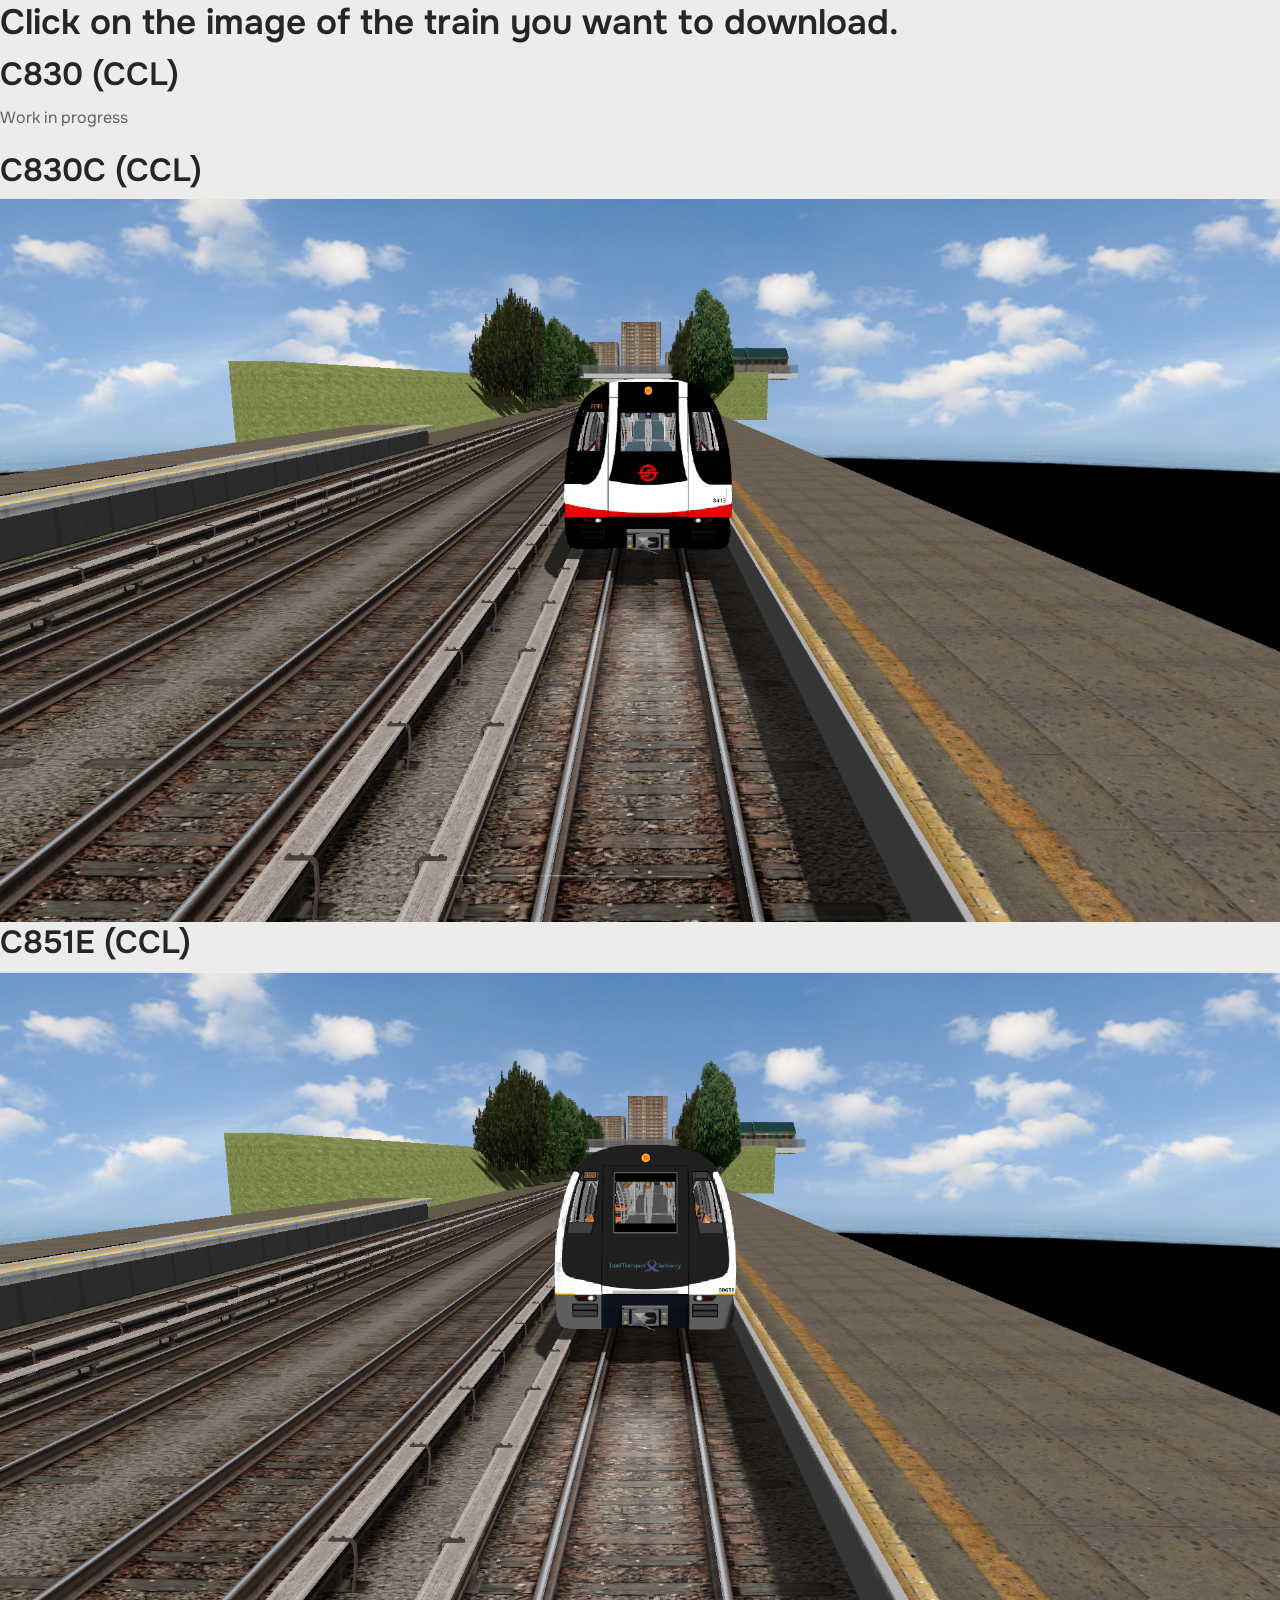
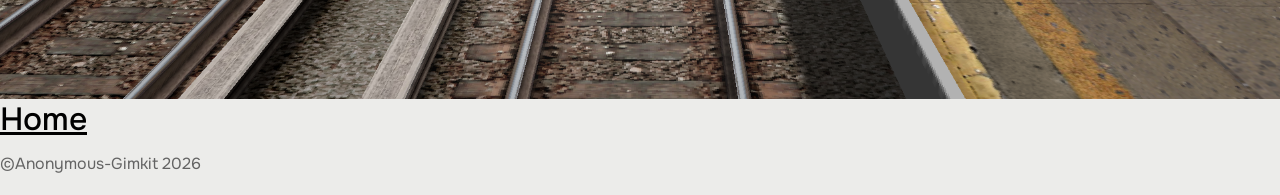
==== commit 7aaa2ff9: "Update index.html" ====
--- a/releases-ccl/index.html
+++ b/releases-ccl/index.html
@@ -35,6 +35,7 @@
     </div>
   </body>
   <footer>
+    <h2><a href="../"><u>Home</u></a></h2>
     <p>©Anonymous-Gimkit 2026</p>
   </footer>
 </html>
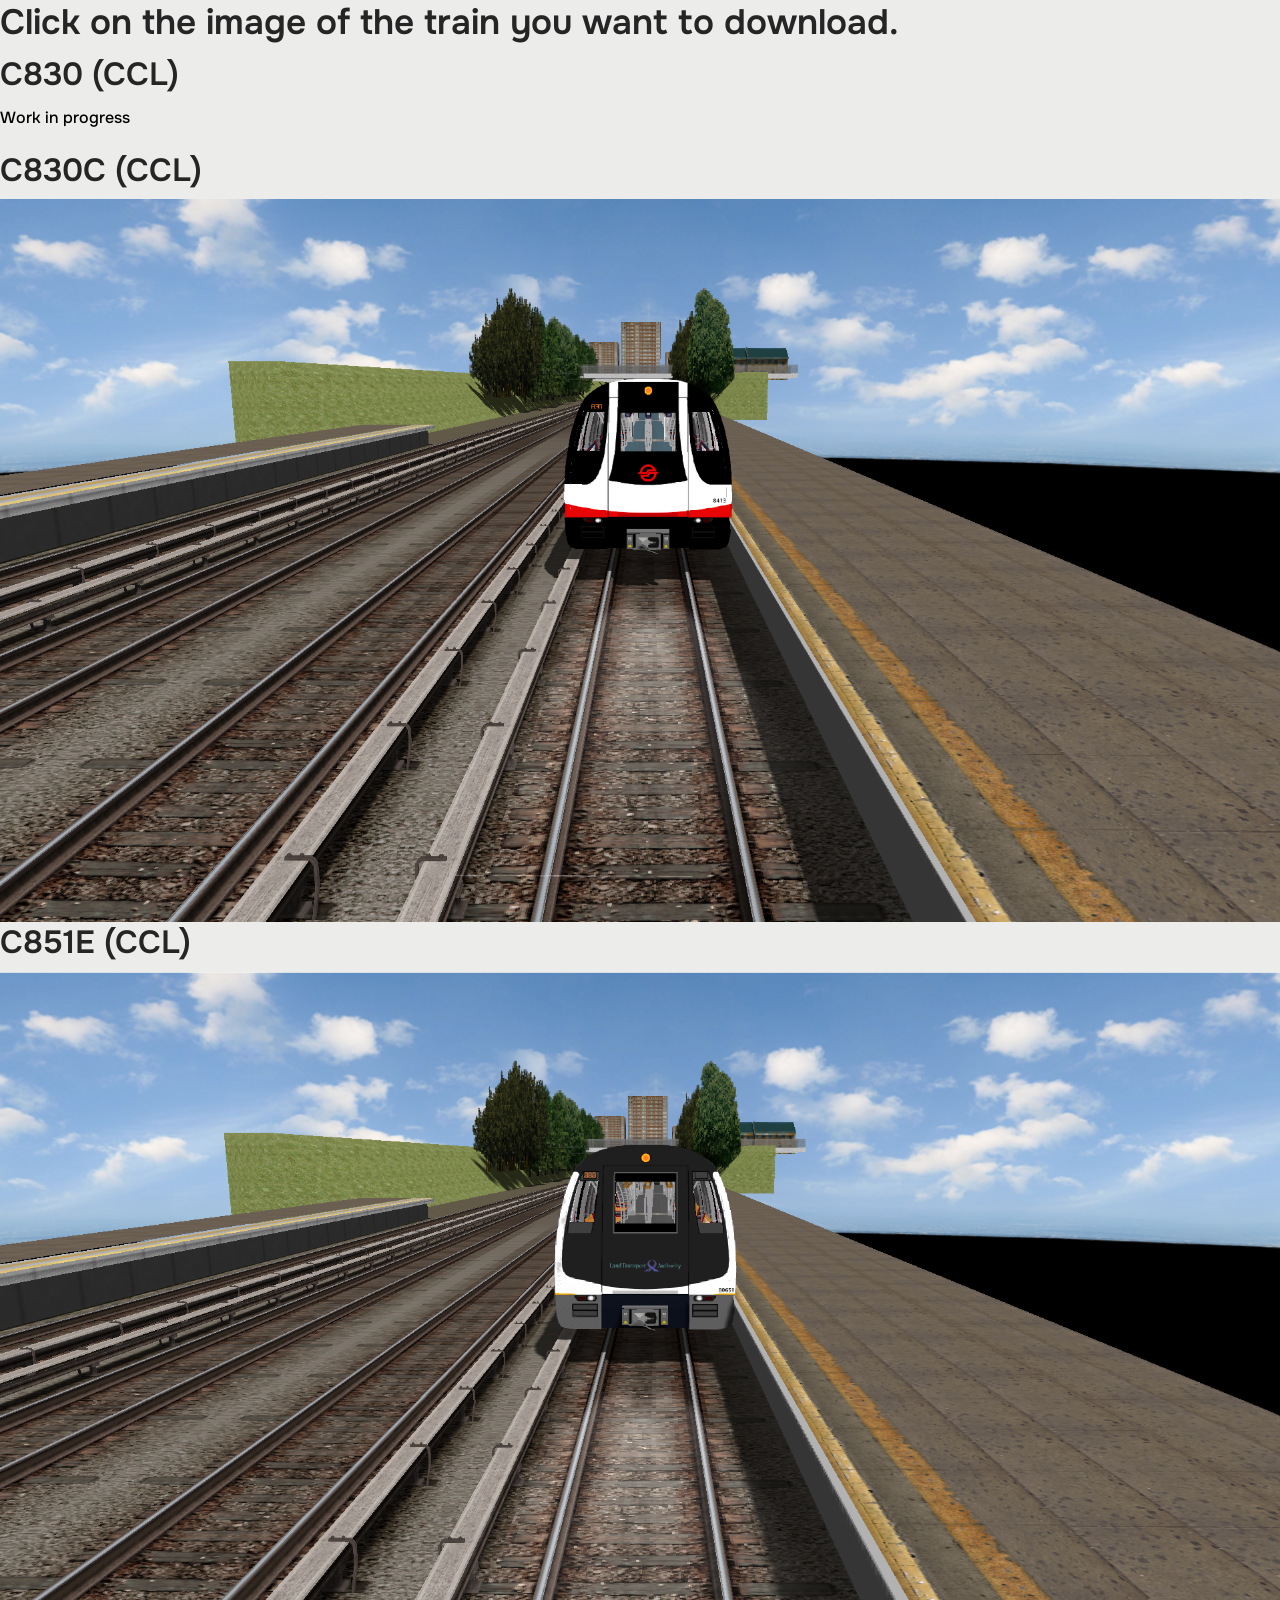
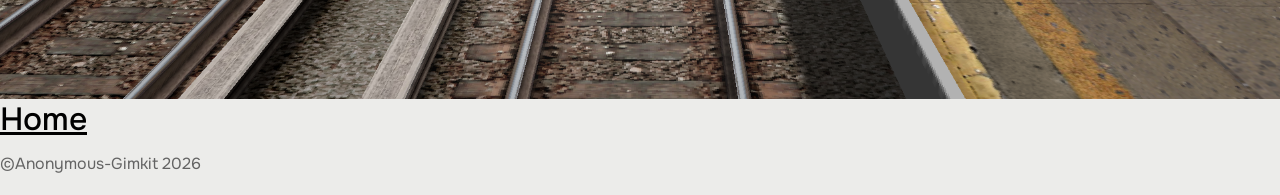
==== commit e6f5cee6: "Update index.html" ====
--- a/releases-ccl/index.html
+++ b/releases-ccl/index.html
@@ -19,7 +19,7 @@
     <div>
       <div>
         <h2>C830 (CCL)</h2>
-        <a href="releases/C830_ccl.html"><p>Work in progress</p></a>
+        <p><a href="releases/C830_ccl.html">Work in progress</a></p>
       </div>
     <div>
       <h2>C830C (CCL)</h2>
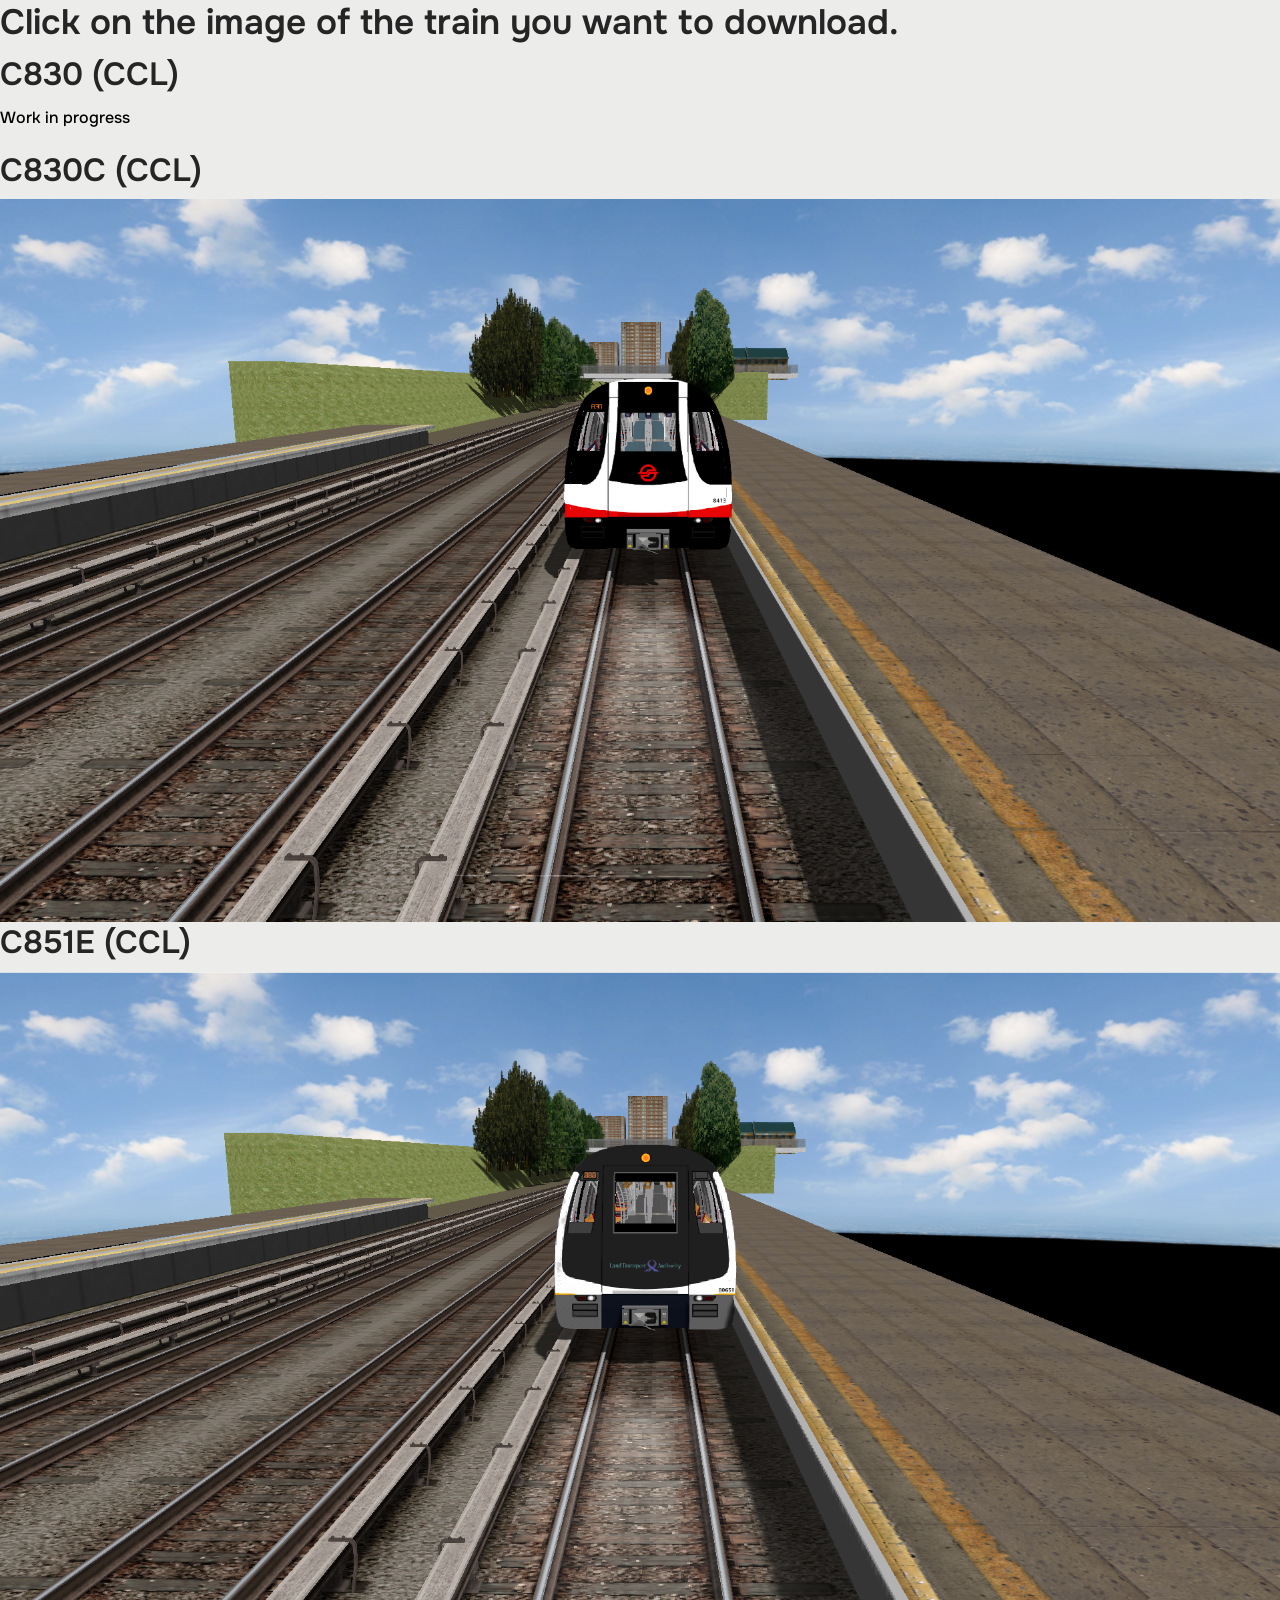
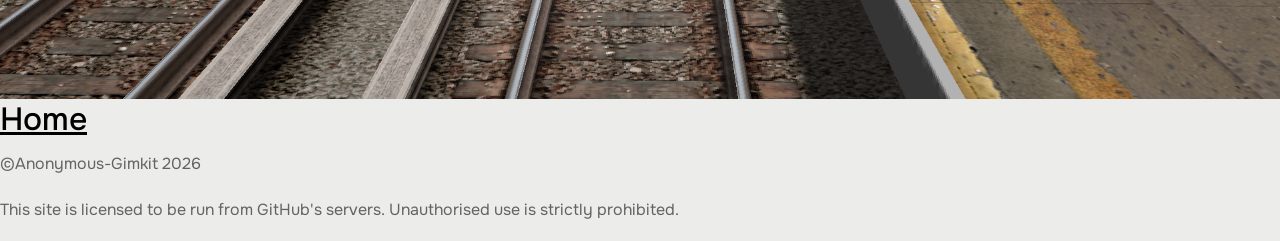
==== commit fd7c9c76: "Update index.html" ====
--- a/releases-ccl/index.html
+++ b/releases-ccl/index.html
@@ -37,5 +37,6 @@
   <footer>
     <h2><a href="../"><u>Home</u></a></h2>
     <p>©Anonymous-Gimkit 2026</p>
+    <p>This site is licensed to be run from GitHub's servers. Unauthorised use is strictly prohibited.</p>
   </footer>
 </html>
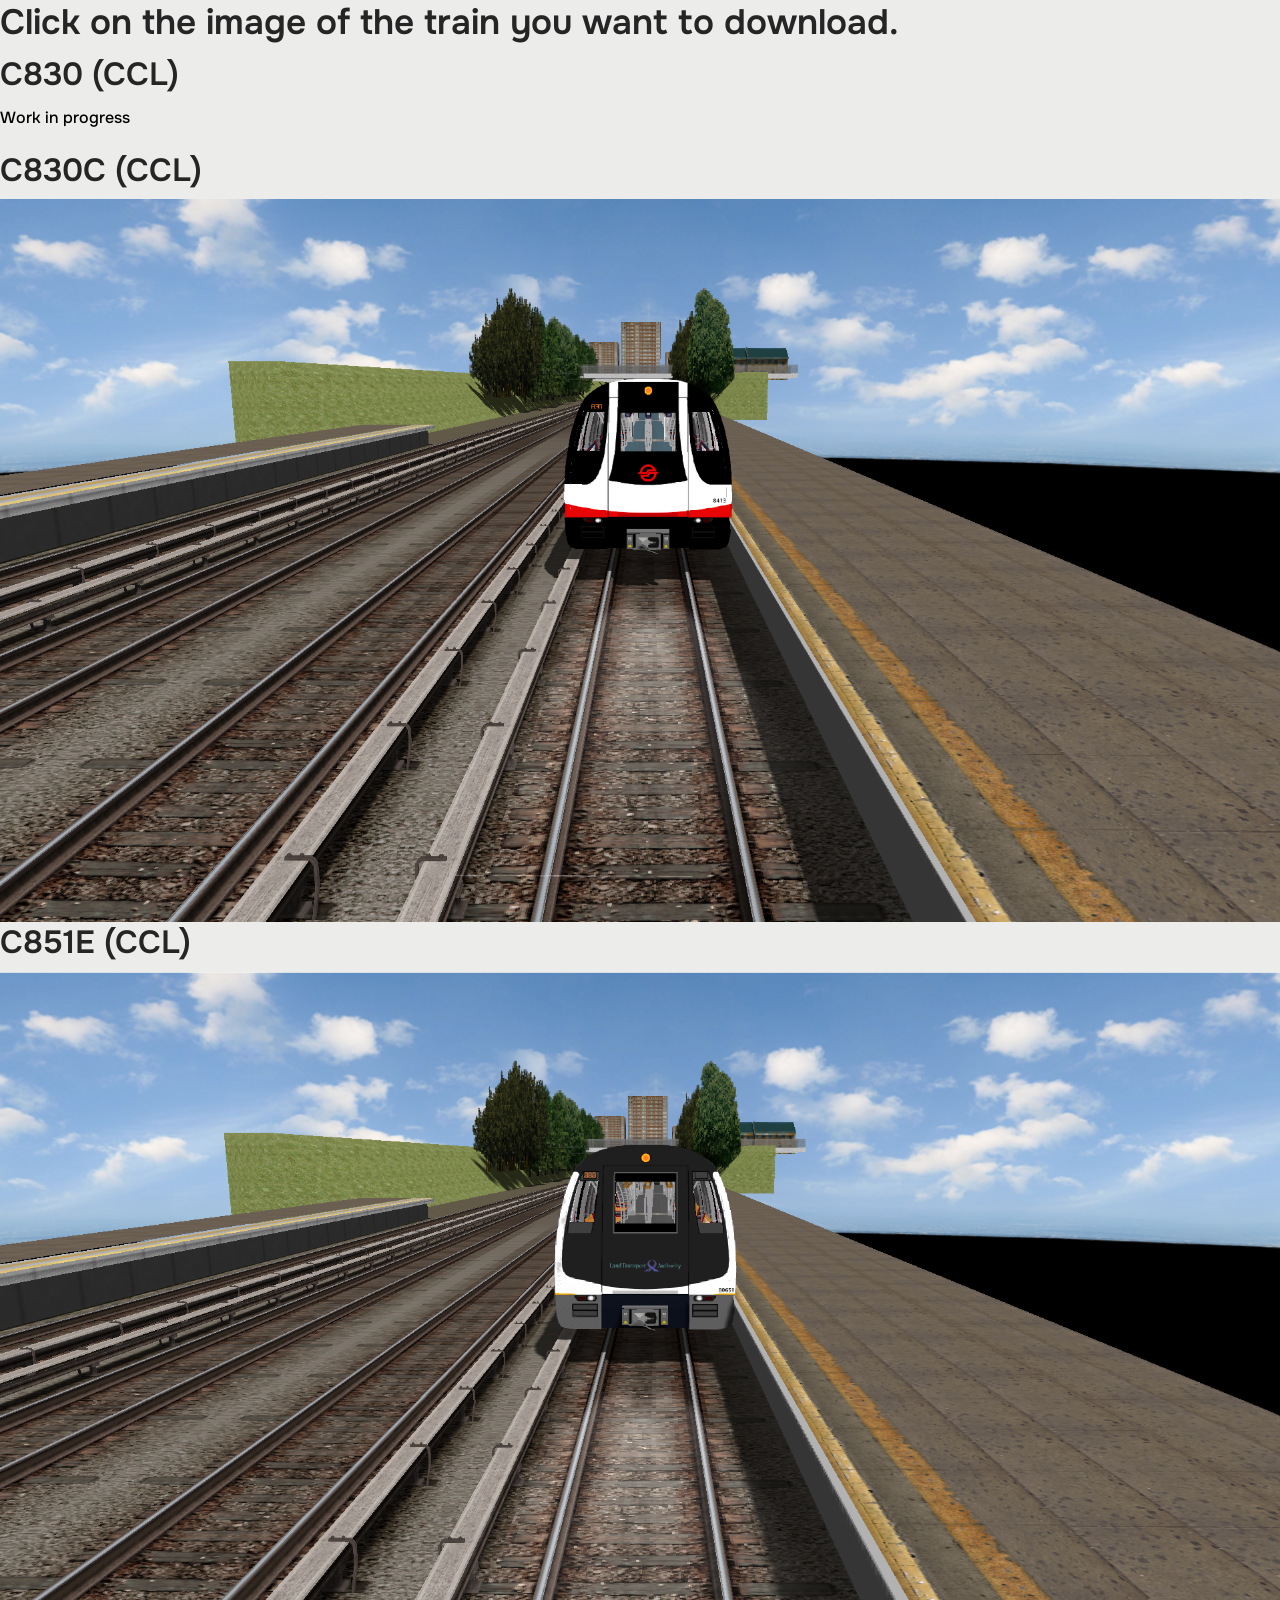
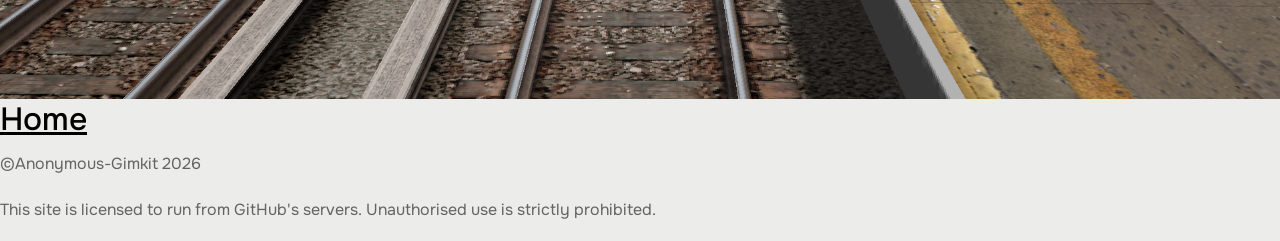
==== commit b809fb33: "Update index.html" ====
--- a/releases-ccl/index.html
+++ b/releases-ccl/index.html
@@ -37,6 +37,6 @@
   <footer>
     <h2><a href="../"><u>Home</u></a></h2>
     <p>©Anonymous-Gimkit 2026</p>
-    <p>This site is licensed to be run from GitHub's servers. Unauthorised use is strictly prohibited.</p>
+    <p>This site is licensed to run from GitHub's servers. Unauthorised use is strictly prohibited.</p>
   </footer>
 </html>
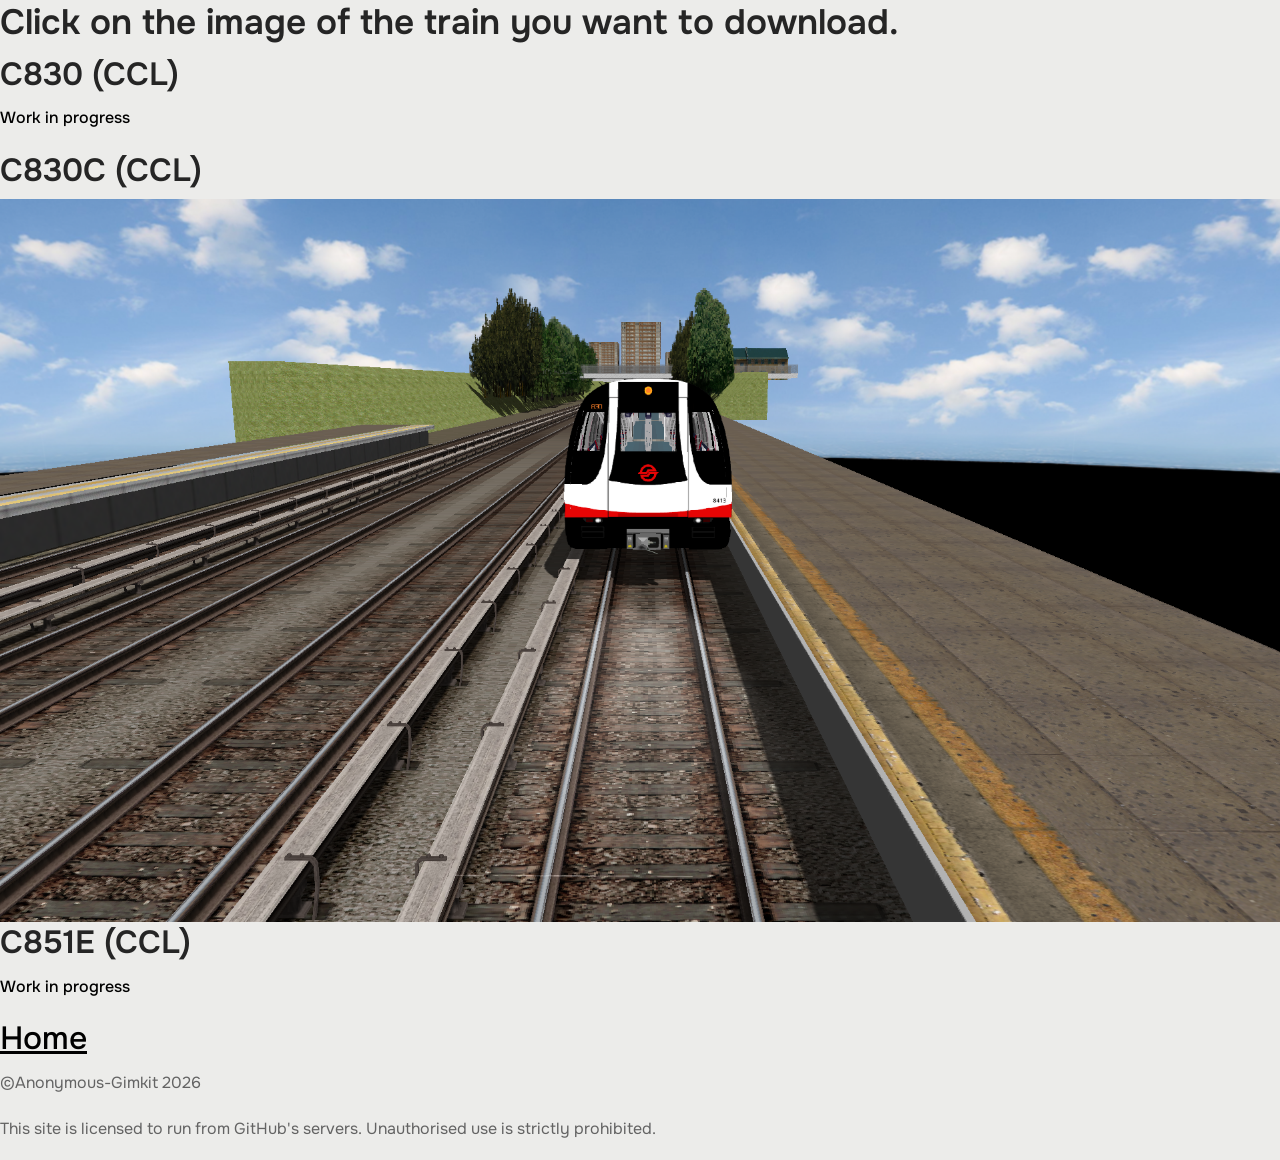
==== commit 378cdc37: "Update index.html" ====
--- a/releases-ccl/index.html
+++ b/releases-ccl/index.html
@@ -30,7 +30,7 @@
     <div>
       <h2>C851E (CCL)</h2>
       <a href="releases/C851E_ccl.html" class="button">
-        <img src="image1.png" width="400" height="300">
+      <p><a href="releases/C851E_ccl.html">Work in progress</a></p>
       </a>
     </div>
   </body>
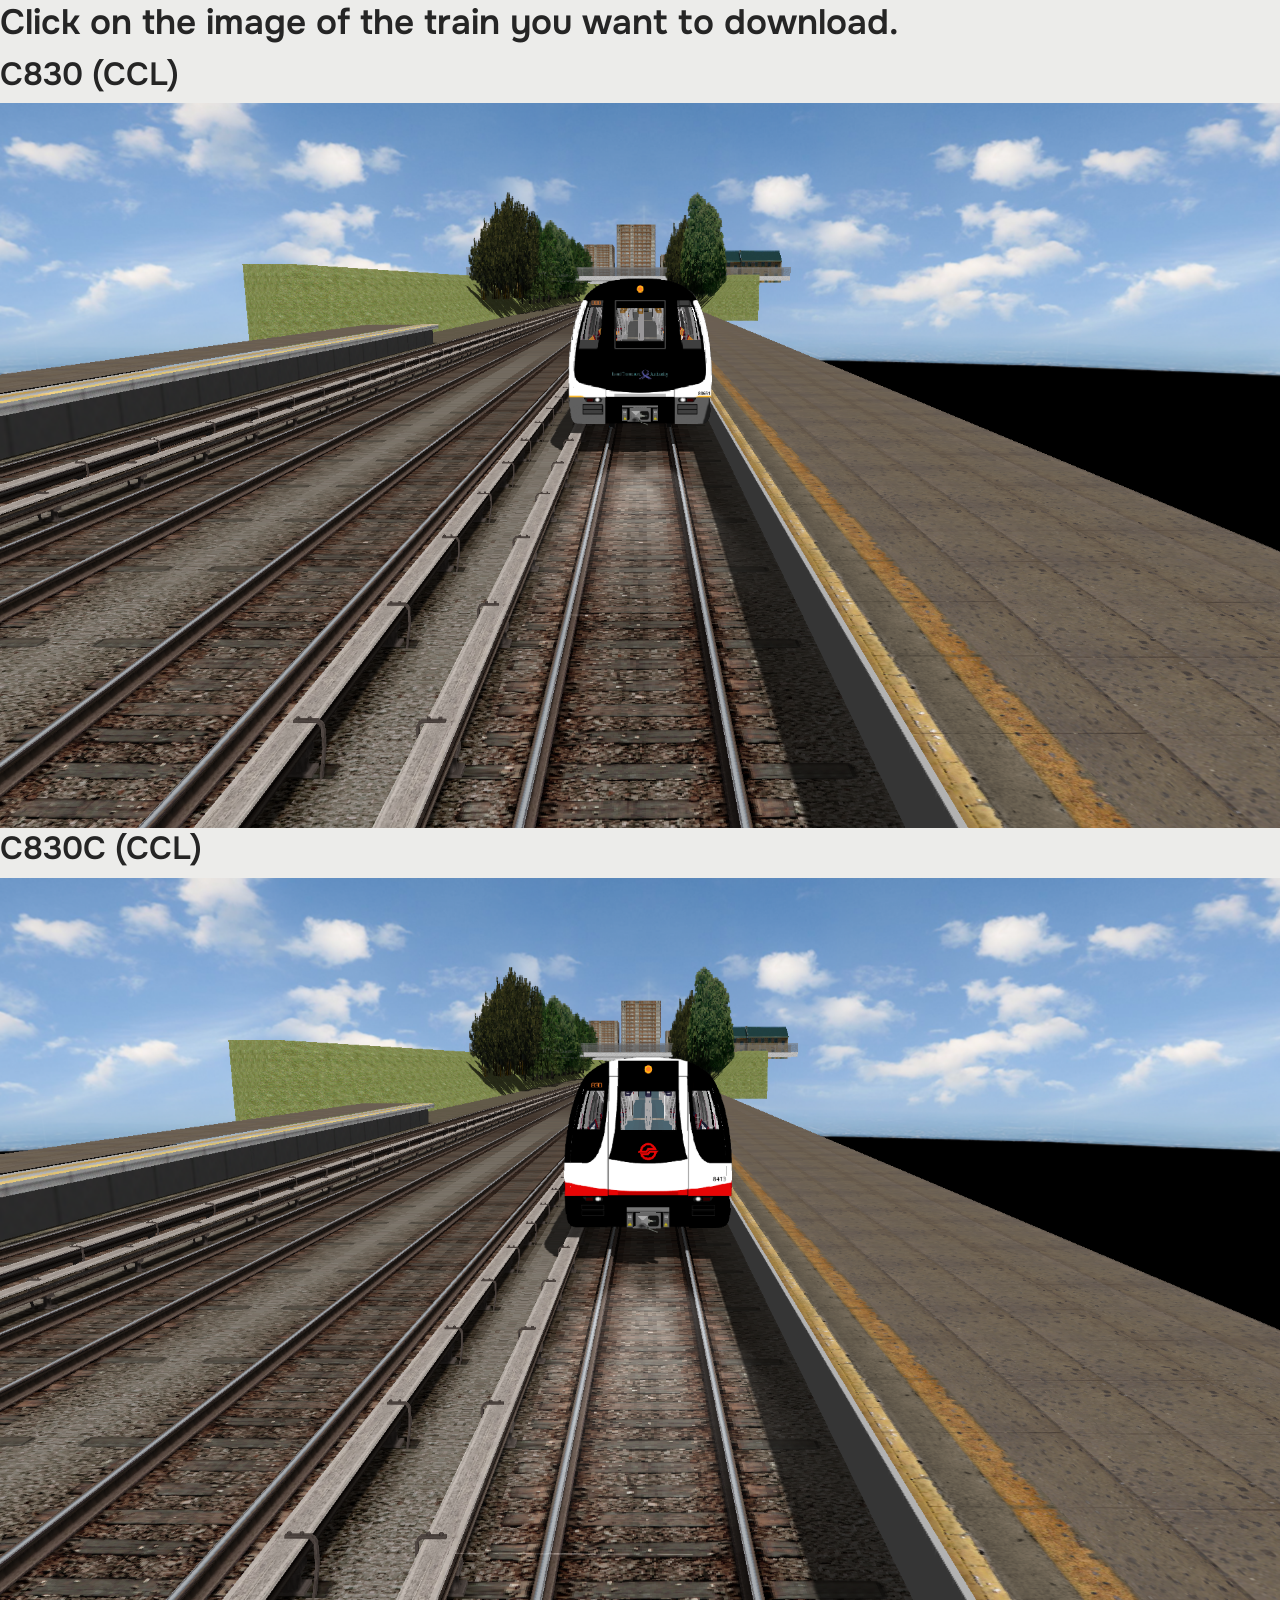
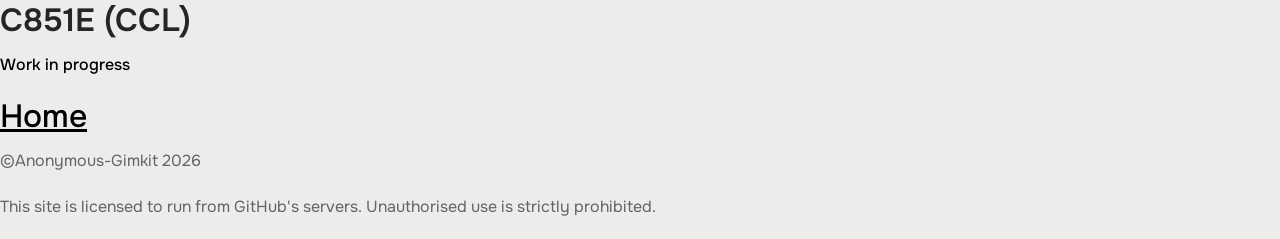
==== commit bbffb8a5: "Update index.html" ====
--- a/releases-ccl/index.html
+++ b/releases-ccl/index.html
@@ -19,12 +19,14 @@
     <div>
       <div>
         <h2>C830 (CCL)</h2>
-        <p><a href="releases/C830_ccl.html">Work in progress</a></p>
+        <a href="releases/C851E_ccl.html" class="button" ">
+          <img src="image1.png">
+        </a> 
       </div>
     <div>
       <h2>C830C (CCL)</h2>
       <a href="releases/C830C_ccl.html" class="button" ">
-        <img src="image2.png" width="400" height="300">
+        <img src="image2.png">
       </a>
     </div>
     <div>
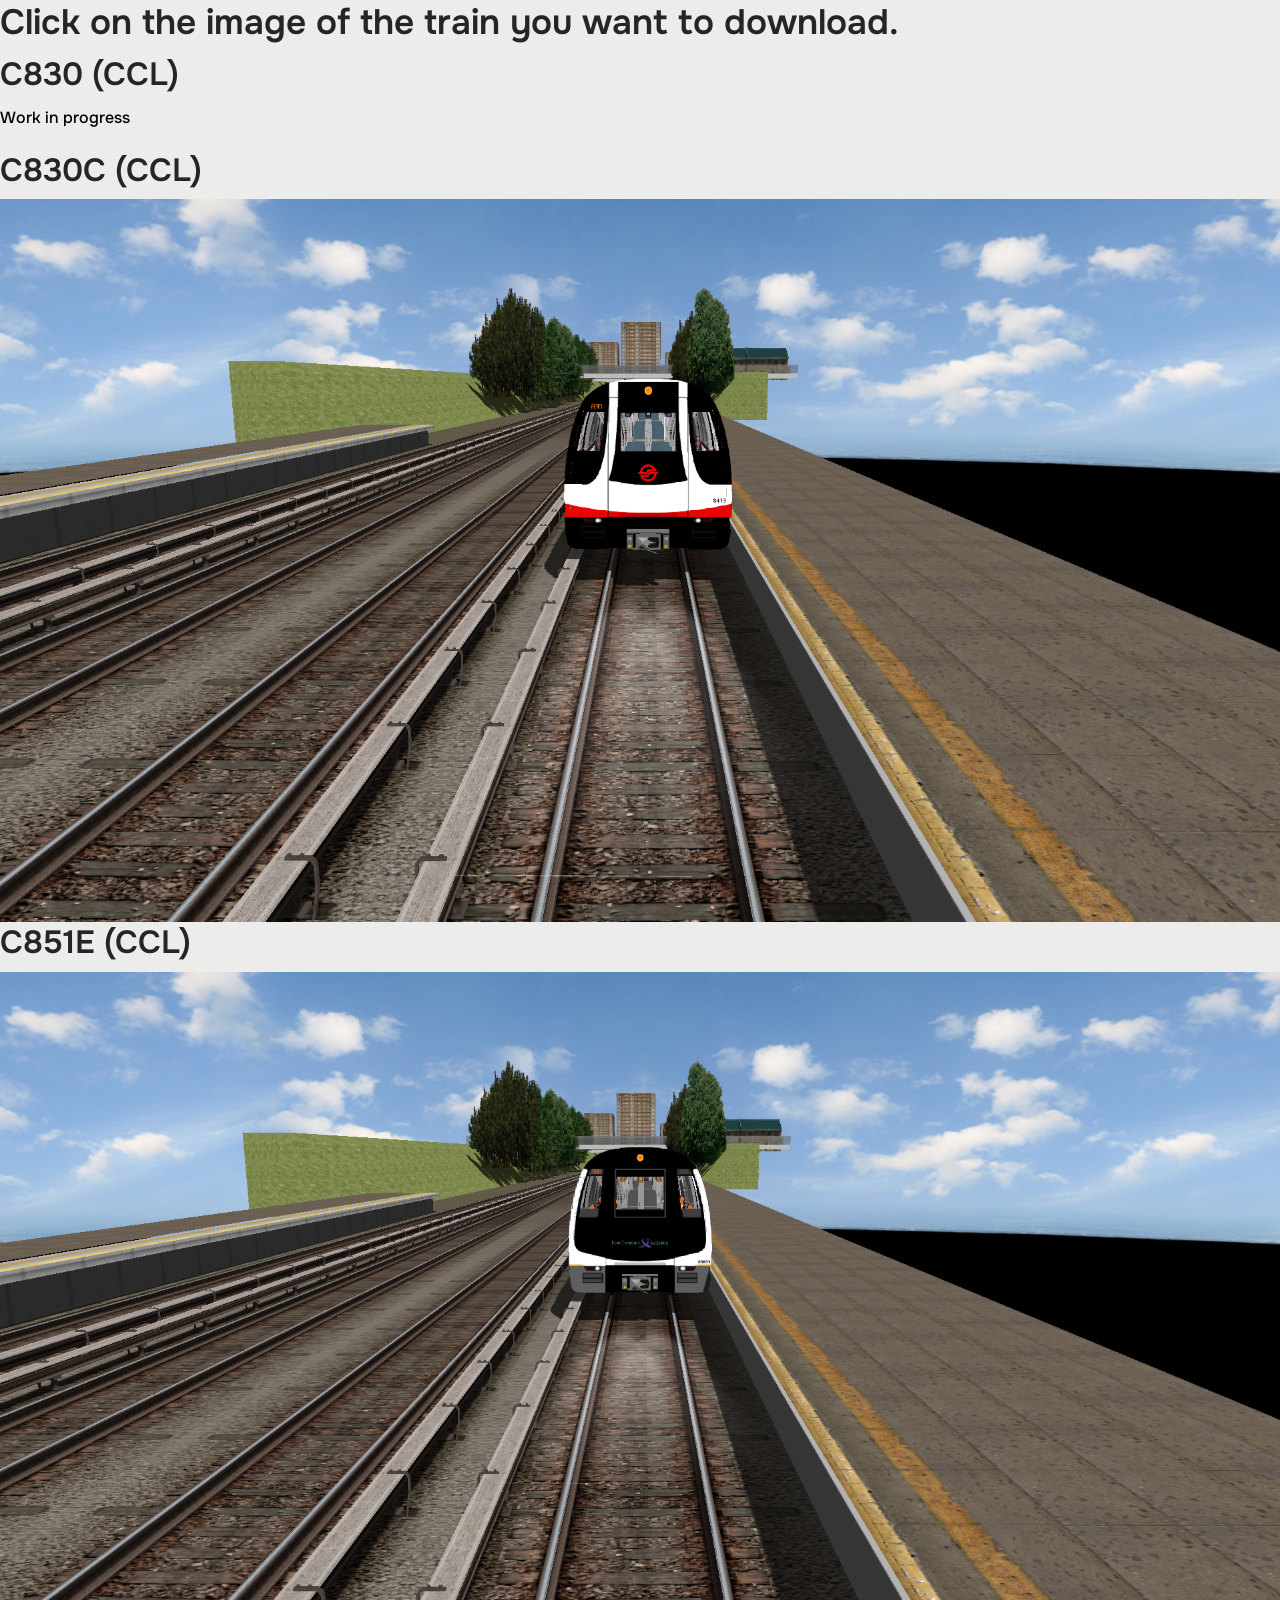
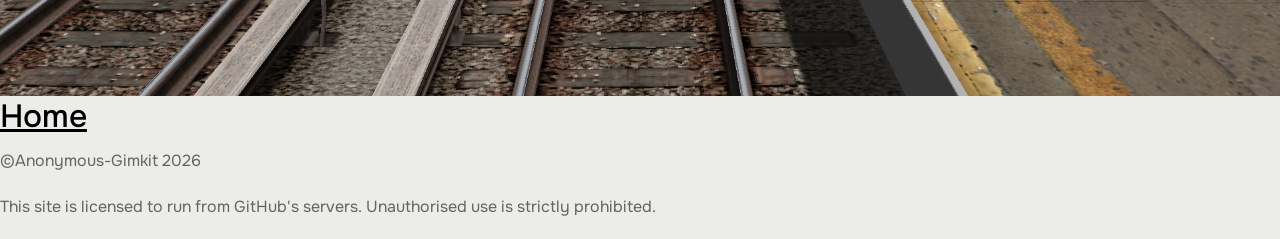
==== commit 217a0b2f: "Update index.html" ====
--- a/releases-ccl/index.html
+++ b/releases-ccl/index.html
@@ -19,21 +19,20 @@
     <div>
       <div>
         <h2>C830 (CCL)</h2>
+        <p><a href="releases/C830_ccl.html">Work in progress</a></p>
+      </div>
+      <div>
+        <h2>C830C (CCL)</h2>
+        <a href="releases/C830C_ccl.html" class="button" ">
+          <img src="image2.png">
+        </a> 
+      </div>
+      <div>
+        <h2>C851E (CCL)</h2>
         <a href="releases/C851E_ccl.html" class="button" ">
           <img src="image1.png">
-        </a> 
+        </a>
       </div>
-    <div>
-      <h2>C830C (CCL)</h2>
-      <a href="releases/C830C_ccl.html" class="button" ">
-        <img src="image2.png">
-      </a>
-    </div>
-    <div>
-      <h2>C851E (CCL)</h2>
-      <a href="releases/C851E_ccl.html" class="button">
-      <p><a href="releases/C851E_ccl.html">Work in progress</a></p>
-      </a>
     </div>
   </body>
   <footer>
